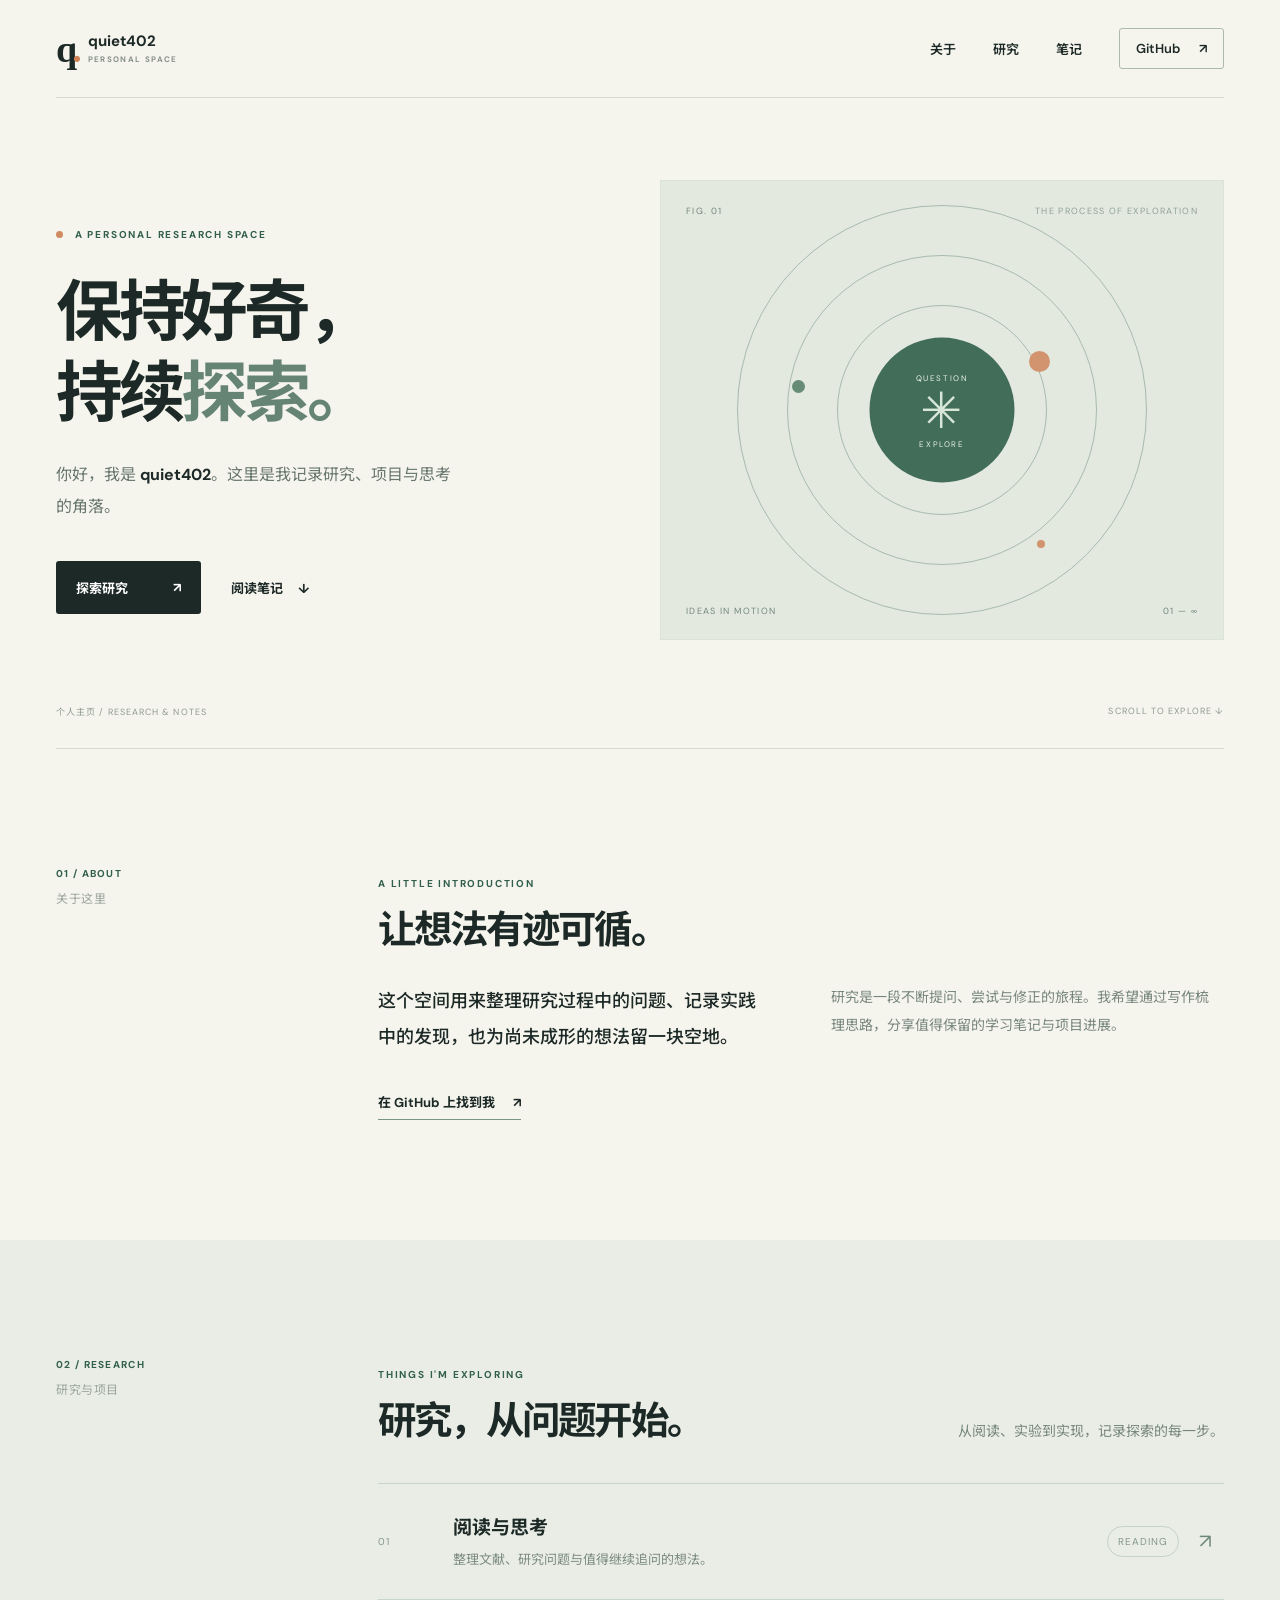
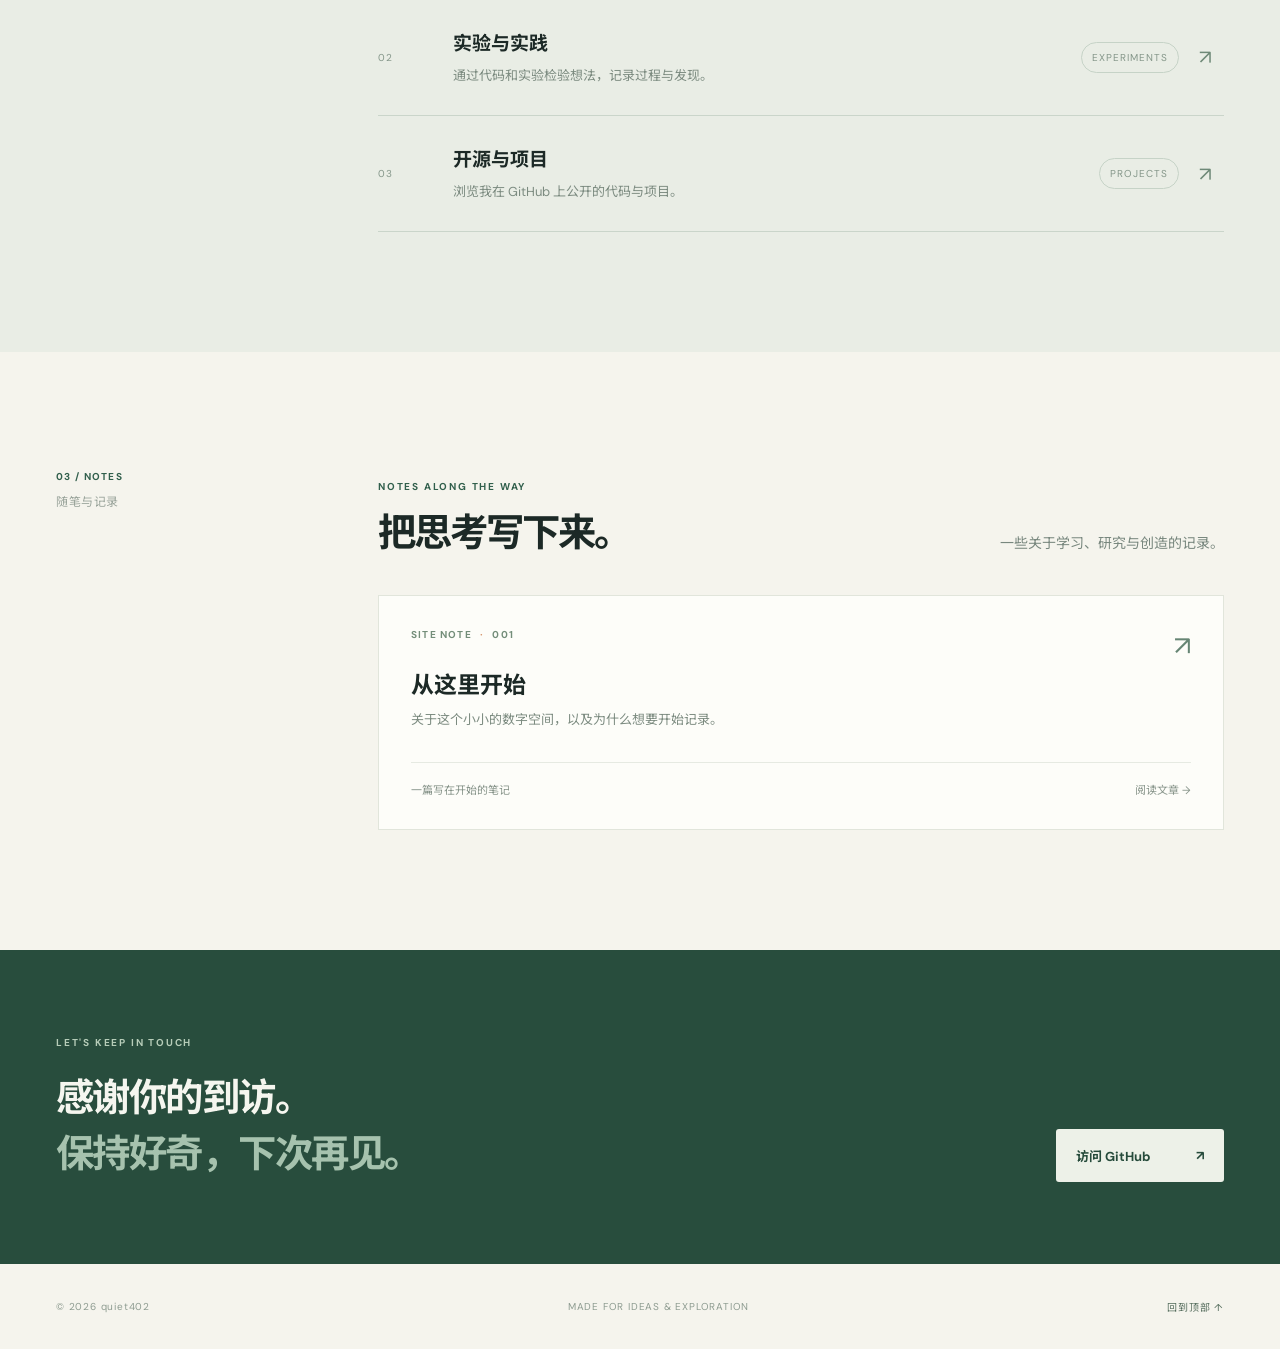
==== index.html @ 3e80e4e3 "Create research homepage and Pages workflow" ====
<!doctype html>
<html lang="zh-CN">
<head>
  <meta charset="UTF-8">
  <meta name="viewport" content="width=device-width, initial-scale=1">
  <meta name="description" content="quiet402 的个人主页，记录研究、项目与思考。">
  <meta name="theme-color" content="#f5f4ed">
  <title>quiet402 — 研究与思考</title>
  <link rel="stylesheet" href="style.css">
</head>
<body>
  <a class="skip-link" href="#main">跳至正文</a>
  <header class="site-header wrap">
    <a class="brand" href="#top" aria-label="quiet402 首页"><span class="brand-mark">q<span>.</span></span><span>quiet402 <small>PERSONAL SPACE</small></span></a>
    <nav aria-label="主导航"><a href="#about">关于</a><a href="#research">研究</a><a href="#notes">笔记</a><a class="nav-contact" href="https://github.com/quiet402">GitHub <span aria-hidden="true">↗</span></a></nav>
  </header>
  <main id="main">
    <section class="hero wrap" id="top">
      <div class="hero-copy">
        <p class="eyebrow"><span class="dot"></span> A PERSONAL RESEARCH SPACE</p>
        <h1>保持好奇，<br>持续<span>探索。</span></h1>
        <p class="hero-intro">你好，我是 <strong>quiet402</strong>。这里是我记录研究、项目与思考的角落。</p>
        <div class="hero-actions"><a class="button button-dark" href="#research">探索研究 <span aria-hidden="true">↗</span></a><a class="text-link" href="#notes">阅读笔记 <span aria-hidden="true">↓</span></a></div>
      </div>
      <div class="hero-art" aria-hidden="true"><div class="art-label">FIG. 01 <span>THE PROCESS OF EXPLORATION</span></div><div class="orbit orbit-one"></div><div class="orbit orbit-two"></div><div class="orbit orbit-three"></div><div class="art-center"><span>QUESTION</span><b>✳</b><span>EXPLORE</span></div><i class="orb orb-one"></i><i class="orb orb-two"></i><i class="orb orb-three"></i><div class="art-bottom"><span>IDEAS IN MOTION</span><span>01 — ∞</span></div></div>
      <div class="hero-index"><span>个人主页 / RESEARCH & NOTES</span><span>SCROLL TO EXPLORE ↓</span></div>
    </section>

    <section class="section about wrap" id="about"><div class="section-label"><span>01 / ABOUT</span><span>关于这里</span></div><div class="section-content"><p class="section-kicker">A LITTLE INTRODUCTION</p><h2>让想法有迹可循。</h2><div class="about-grid"><p class="lead">这个空间用来整理研究过程中的问题、记录实践中的发现，也为尚未成形的想法留一块空地。</p><p class="muted">研究是一段不断提问、尝试与修正的旅程。我希望通过写作梳理思路，分享值得保留的学习笔记与项目进展。</p></div><a class="inline-link" href="https://github.com/quiet402">在 GitHub 上找到我 <span aria-hidden="true">↗</span></a></div></section>

    <section class="section research" id="research"><div class="wrap section-inner"><div class="section-label"><span>02 / RESEARCH</span><span>研究与项目</span></div><div class="section-content"><div class="section-heading"><div><p class="section-kicker">THINGS I'M EXPLORING</p><h2>研究，从问题开始。</h2></div><p>从阅读、实验到实现，记录探索的每一步。</p></div><div class="research-list"><div class="research-item"><span class="item-number">01</span><div><h3>阅读与思考</h3><p>整理文献、研究问题与值得继续追问的想法。</p></div><span class="item-tag">READING</span><span class="item-arrow">↗</span></div><div class="research-item"><span class="item-number">02</span><div><h3>实验与实践</h3><p>通过代码和实验检验想法，记录过程与发现。</p></div><span class="item-tag">EXPERIMENTS</span><span class="item-arrow">↗</span></div><a class="research-item" href="https://github.com/quiet402?tab=repositories"><span class="item-number">03</span><div><h3>开源与项目</h3><p>浏览我在 GitHub 上公开的代码与项目。</p></div><span class="item-tag">PROJECTS</span><span class="item-arrow">↗</span></a></div></div></div></section>

    <section class="section notes wrap" id="notes"><div class="section-label"><span>03 / NOTES</span><span>随笔与记录</span></div><div class="section-content"><div class="section-heading"><div><p class="section-kicker">NOTES ALONG THE WAY</p><h2>把思考写下来。</h2></div><p>一些关于学习、研究与创造的记录。</p></div><a class="note-card" href="posts/hello-world.html"><div><span class="note-category">SITE NOTE <span>·</span> 001</span><h3>从这里开始</h3><p>关于这个小小的数字空间，以及为什么想要开始记录。</p></div><span class="note-arrow" aria-hidden="true">↗</span><div class="note-footer"><span>一篇写在开始的笔记</span><span>阅读文章 →</span></div></a></div></section>

    <section class="closing"><div class="wrap closing-inner"><div><p class="section-kicker">LET'S KEEP IN TOUCH</p><h2>感谢你的到访。<br><span>保持好奇，下次再见。</span></h2></div><a class="button button-light" href="https://github.com/quiet402">访问 GitHub <span aria-hidden="true">↗</span></a></div></section>
  </main>
  <footer class="wrap footer"><span>© <span id="year">2026</span> quiet402</span><span>MADE FOR IDEAS & EXPLORATION</span><a href="#top">回到顶部 ↑</a></footer>
  <script src="script.js" defer></script>
</body>
</html>
---- style.css ----
@import url('https://fonts.googleapis.com/css2?family=DM+Sans:wght@400;500;600;700&family=Noto+Sans+SC:wght@400;500;600;700;800&display=swap');
:root{--paper:#f5f4ed;--ink:#1c2926;--muted:#758078;--line:#d6dbd1;--green:#315f4c;--light:#e6eadf;--sans:'DM Sans','Noto Sans SC',system-ui,sans-serif}*{box-sizing:border-box}html{scroll-behavior:smooth}body{margin:0;background:var(--paper);color:var(--ink);font-family:var(--sans);-webkit-font-smoothing:antialiased}a{color:inherit;text-decoration:none}a:focus-visible{outline:3px solid #b57740;outline-offset:5px}.wrap{width:min(1320px,calc(100% - 112px));margin:auto}.skip-link{position:absolute;top:-100px;left:10px;background:var(--ink);color:white;padding:12px;z-index:10}.skip-link:focus{top:10px}.site-header{height:98px;display:flex;align-items:center;justify-content:space-between;border-bottom:1px solid var(--line)}.brand{display:flex;align-items:center;gap:11px;font-weight:700;font-size:15px;line-height:1.1}.brand-mark{font-family:Georgia,serif;font-size:38px;letter-spacing:-5px;line-height:1}.brand-mark span{color:#d08457}.brand small{display:block;margin-top:6px;font-size:8px;letter-spacing:.17em;color:#87918a}.site-header nav{display:flex;gap:37px;align-items:center;font-size:13px;font-weight:600}.site-header nav a:hover,.inline-link:hover,.text-link:hover{color:#ac6a45}.nav-contact{border:1px solid #aeb9ae;border-radius:3px;padding:11px 16px}.nav-contact span{margin-left:16px}.hero{min-height:650px;padding-top:82px;display:grid;grid-template-columns:1fr 1fr;gap:40px;position:relative}.hero-copy{padding:38px 0 80px}.eyebrow,.section-kicker{font-size:10px;letter-spacing:.18em;font-weight:700;color:var(--green)}.dot{display:inline-block;width:7px;height:7px;background:#d18b60;border-radius:50%;margin-right:8px}.hero h1{font-size:clamp(52px,5.2vw,76px);line-height:1.22;letter-spacing:-.065em;margin:31px 0 25px;font-weight:700}.hero h1 span{color:#658473}.hero-intro{font-size:16px;line-height:2;color:#68776e;max-width:410px}.hero-intro strong{color:var(--ink)}.hero-actions{display:flex;align-items:center;gap:30px;margin-top:38px;font-size:13px;font-weight:700}.button{display:inline-flex;align-items:center;justify-content:space-between;gap:45px;padding:17px 20px;border-radius:3px;transition:transform .2s,background .2s}.button:hover{transform:translateY(-2px)}.button-dark{background:var(--ink);color:white}.button-dark:hover{background:var(--green)}.text-link span{margin-left:12px}.hero-art{height:460px;background:#e3e9df;position:relative;overflow:hidden;border:1px solid #dbe2d8}.art-label,.art-bottom{position:absolute;z-index:2;left:25px;right:25px;display:flex;justify-content:space-between;font-size:9px;letter-spacing:.15em;color:#72877a}.art-label{top:24px}.art-label span{color:#91a196}.art-bottom{bottom:22px}.orbit{position:absolute;left:50%;top:50%;border:1px solid #a8bbae;border-radius:50%;transform:translate(-50%,-50%)}.orbit-one{width:210px;height:210px}.orbit-two{width:310px;height:310px}.orbit-three{width:410px;height:410px}.art-center{position:absolute;top:50%;left:50%;transform:translate(-50%,-50%);width:145px;height:145px;border-radius:50%;background:#416d59;color:#eaf0e8;display:flex;flex-direction:column;align-items:center;justify-content:center;gap:8px;font-size:8px;letter-spacing:.2em}.art-center b{font-size:50px;line-height:.8;font-weight:400;color:#d8e7d7}.orb{position:absolute;border-radius:50%}.orb-one{width:21px;height:21px;background:#d1946e;left:calc(50% + 87px);top:calc(50% - 59px)}.orb-two{width:13px;height:13px;background:#668c76;left:calc(50% - 150px);top:calc(50% - 30px)}.orb-three{width:8px;height:8px;background:#d1946e;left:calc(50% + 95px);top:calc(50% + 130px)}.hero-index{position:absolute;bottom:30px;left:0;right:0;display:flex;justify-content:space-between;color:#8e9a90;font-size:9px;letter-spacing:.12em}.section{padding-top:118px;padding-bottom:120px}.section,.section-inner{display:grid;grid-template-columns:1fr 3fr;gap:40px}.section-label{display:flex;flex-direction:column;gap:9px;font-size:10px;letter-spacing:.13em;font-weight:700;color:var(--green)}.section-label span+span{font-size:12px;color:#9ba59c;letter-spacing:.05em;font-weight:400}.section-content h2{font-size:clamp(32px,3vw,44px);letter-spacing:-.05em;line-height:1.3;margin:16px 0 27px}.about{border-top:1px solid var(--line)}.about-grid{display:grid;grid-template-columns:1fr 1fr;gap:65px;max-width:840px}.about-grid p{margin:0;line-height:2}.lead{font-size:18px;font-weight:500}.muted,.section-heading>p{color:#78877e;font-size:14px}.inline-link{display:inline-block;margin-top:37px;padding-bottom:8px;border-bottom:1px solid #7c9484;font-weight:700;font-size:13px}.inline-link span{margin-left:15px}.research{display:block;background:#e9ede5}.section-inner{padding:0}.section-heading{display:flex;align-items:end;justify-content:space-between;gap:30px;margin-bottom:36px}.section-heading h2{margin-bottom:0}.section-heading>p{margin:0 0 7px}.research-list{border-top:1px solid #cad5ca}.research-item{display:grid;grid-template-columns:55px 1fr auto 25px;align-items:center;gap:20px;padding:28px 0;border-bottom:1px solid #cad5ca}.research-item h3,.note-card h3{font-size:19px;margin:0 0 9px}.research-item p,.note-card p{font-size:13px;color:#7c8b80;margin:0;line-height:1.7}.item-number,.item-tag{font-size:10px;letter-spacing:.1em;color:#849689}.item-tag{padding:8px 10px;border:1px solid #c6d3c7;border-radius:20px}.item-arrow{font-size:20px;color:#6e8977}a.research-item:hover h3{text-decoration:underline}.note-card{display:grid;grid-template-columns:1fr auto;background:#fdfdf9;border:1px solid #e1e5db;padding:32px;min-height:235px;transition:transform .2s,border-color .2s}.note-card:hover{transform:translateY(-4px);border-color:#a9bbad}.note-category{display:block;color:#738d79;font-size:10px;font-weight:700;letter-spacing:.12em;margin-bottom:25px}.note-category span{padding:0 5px;color:#d49269}.note-card h3{font-size:23px}.note-arrow{font-size:27px;color:#668574}.note-footer{grid-column:1/-1;align-self:end;display:flex;justify-content:space-between;border-top:1px solid #e6eae2;padding-top:18px;margin-top:30px;color:#87948a;font-size:11px}.closing{background:#284d3d;color:#f5f6ef}.closing-inner{padding:76px 0 82px;display:flex;justify-content:space-between;align-items:end;gap:30px}.closing .section-kicker{color:#b7cdb9}.closing h2{font-size:clamp(29px,3vw,42px);line-height:1.45;letter-spacing:-.04em;margin:22px 0 0}.closing h2 span{color:#a6c2ae}.button-light{background:#edf1e8;color:#264b3b;font-size:13px;font-weight:700}.button-light:hover{background:white}.footer{min-height:85px;display:flex;align-items:center;justify-content:space-between;gap:20px;color:#8d9b90;font-size:10px;letter-spacing:.08em}.footer a{color:#546c5c}.article{max-width:760px;margin:90px auto 120px}.article .section-kicker{margin-bottom:25px}.article h1{font-size:clamp(42px,7vw,66px);letter-spacing:-.06em;margin:0 0 25px}.article-meta{border-bottom:1px solid var(--line);padding-bottom:30px;font-size:12px;color:#87948a}.article-body{padding-top:30px;font-size:16px;line-height:2.2;color:#52675a}.article-body p{margin:0 0 24px}.article-body h2{margin:40px 0 15px;color:var(--ink);font-size:23px}.article-back{display:inline-block;margin-top:30px;color:var(--green);font-size:13px;font-weight:700}
@media(max-width:800px){.wrap{width:calc(100% - 40px)}.site-header{height:78px}.site-header nav{gap:16px;font-size:12px}.nav-contact{padding:9px}.nav-contact span{margin-left:4px}.hero{display:flex;flex-direction:column;gap:0;padding-top:40px;min-height:auto}.hero-copy{padding:15px 0 45px}.hero h1{font-size:54px}.hero-art{height:360px}.hero-index{position:static;padding:23px 0 30px}.section{padding-top:75px;padding-bottom:80px}.section,.section-inner{grid-template-columns:1fr;gap:28px}.section-label{flex-direction:row;align-items:center;gap:16px}.about-grid{gap:20px}.section-heading{align-items:start;flex-direction:column;gap:10px}.research-item{grid-template-columns:30px 1fr auto;gap:12px}.item-tag{display:none}.closing-inner{padding:60px 0;align-items:start;flex-direction:column}.footer{flex-wrap:wrap;padding:24px 0}.article{margin:65px auto 90px}}
@media(max-width:460px){.brand small{display:none}.brand{font-size:13px}.brand-mark{font-size:32px}.site-header nav{gap:12px}.nav-contact{border:0;padding:0}.nav-contact span{display:none}.hero h1{font-size:46px}.hero-art{height:310px}.orbit-three{width:320px;height:320px}.orbit-two{width:250px;height:250px}.orbit-one{width:180px;height:180px}.about-grid{grid-template-columns:1fr}.hero-index span:first-child{font-size:8px}.note-card{padding:24px}.footer span:nth-child(2){display:none}}
@media(prefers-reduced-motion:reduce){html{scroll-behavior:auto}*,*::before,*::after{transition:none!important}}
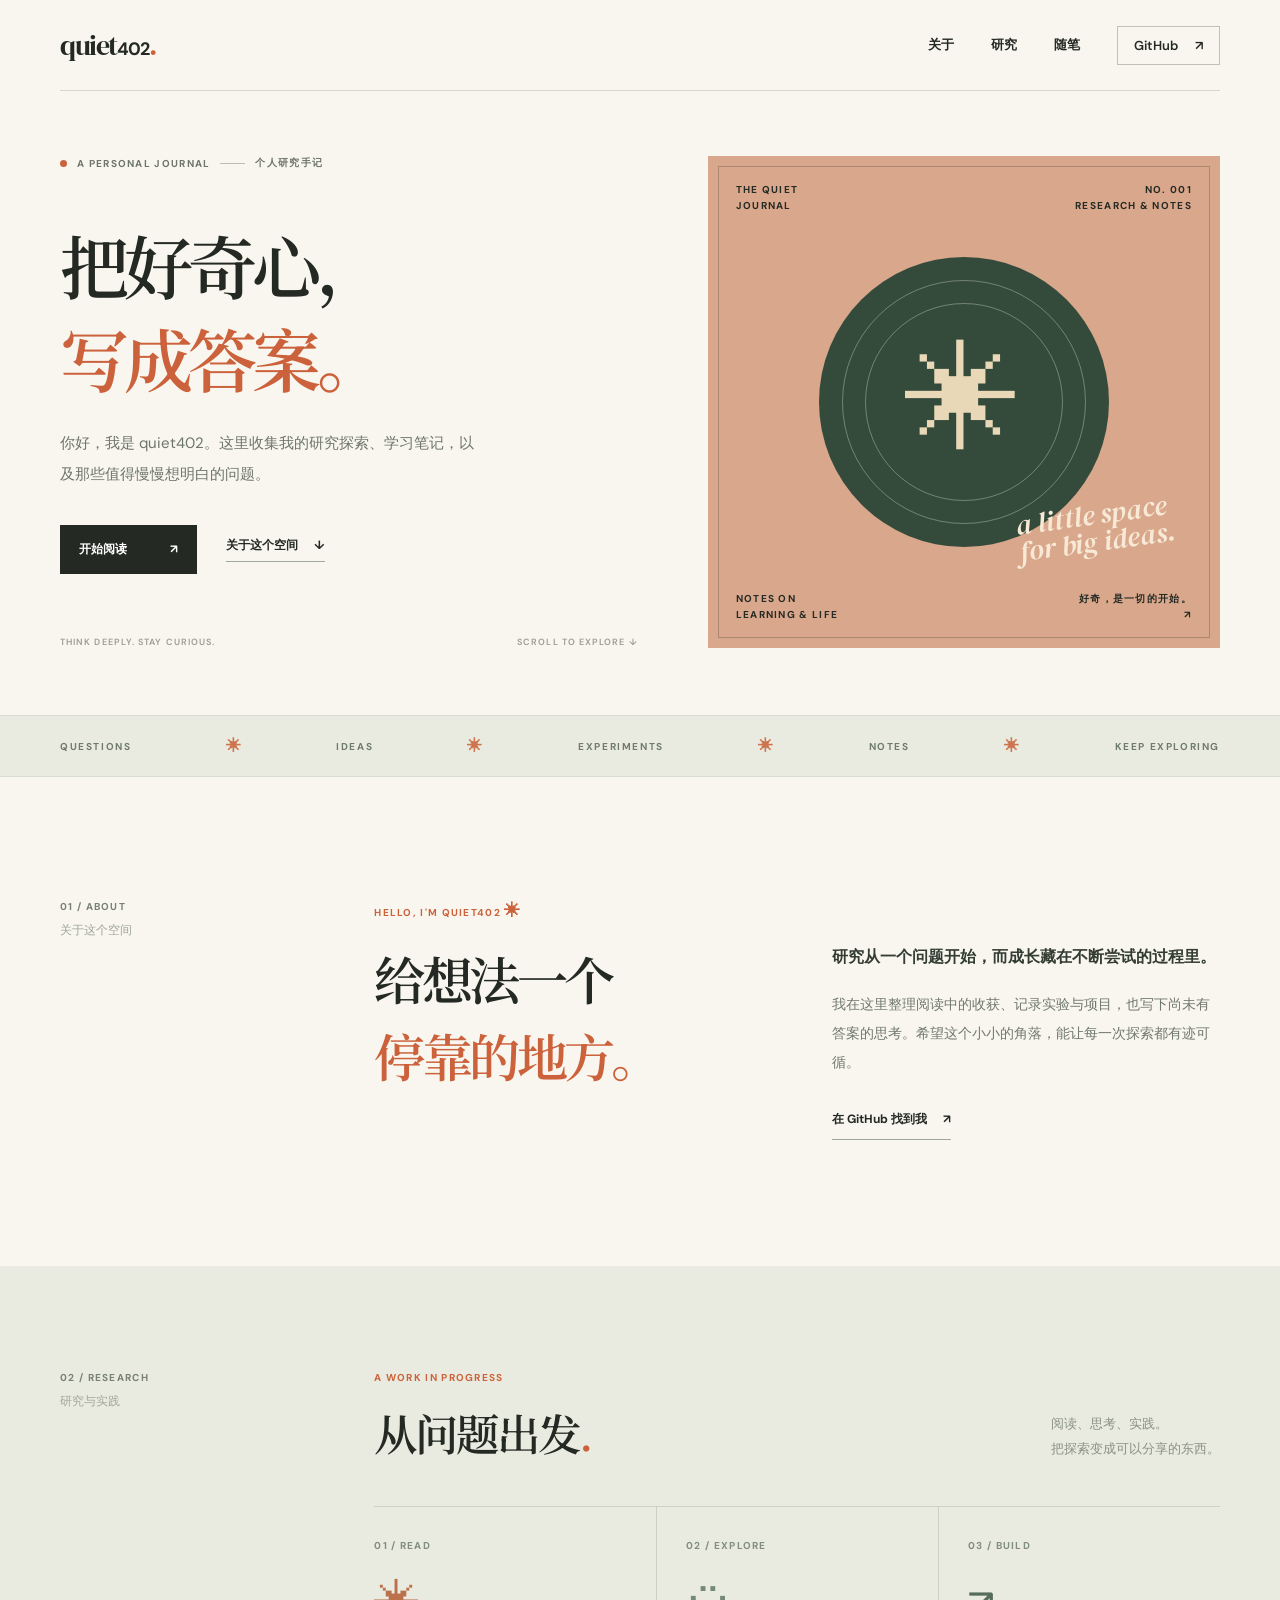
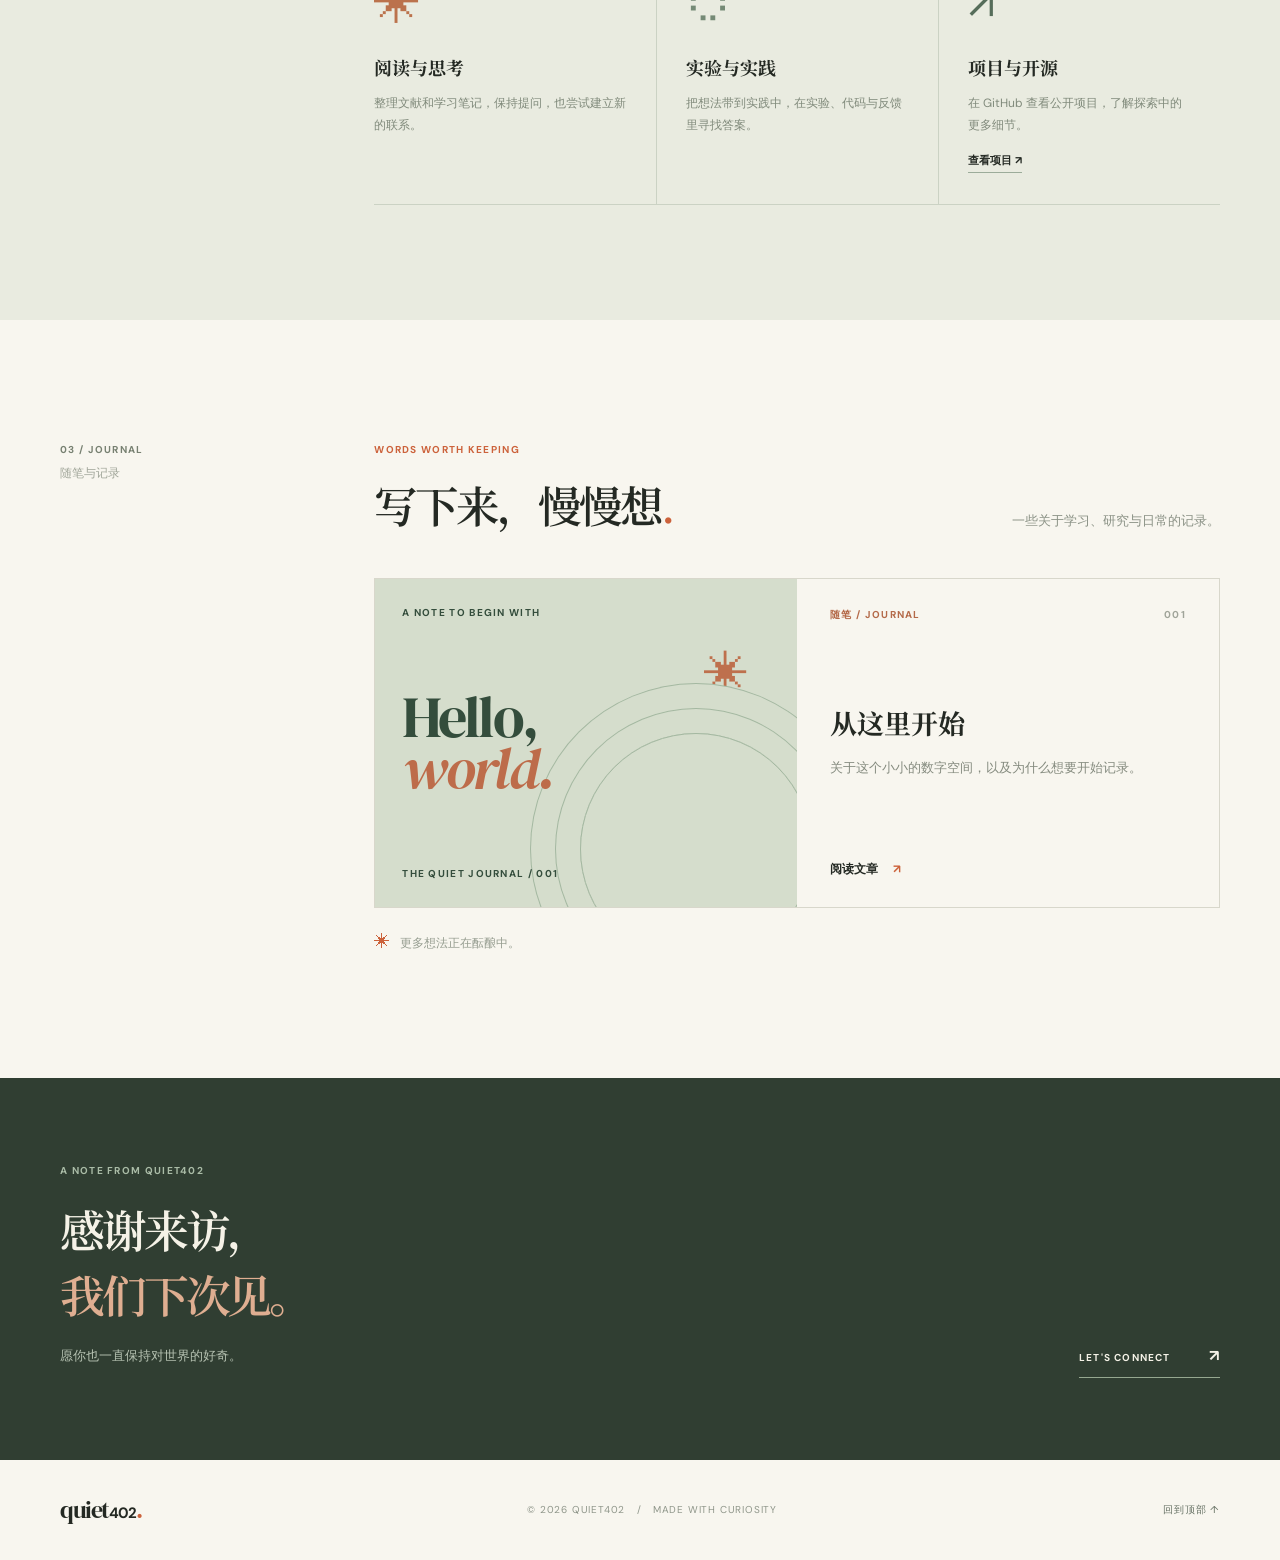
==== commit b5f93b94: "Redesign homepage as editorial journal" ====
--- a/index.html
+++ b/index.html
@@ -1,40 +1,64 @@
 <!doctype html>
 <html lang="zh-CN">
 <head>
-  <meta charset="UTF-8">
-  <meta name="viewport" content="width=device-width, initial-scale=1">
-  <meta name="description" content="quiet402 的个人主页，记录研究、项目与思考。">
-  <meta name="theme-color" content="#f5f4ed">
-  <title>quiet402 — 研究与思考</title>
+  <meta charset="utf-8">
+  <meta name="viewport" content="width=device-width,initial-scale=1">
+  <meta name="description" content="quiet402 的个人主页，关于研究、写作和持续探索。">
+  <meta name="theme-color" content="#f8f6ef">
+  <title>quiet402 — 思考、研究与记录</title>
   <link rel="stylesheet" href="style.css">
+  <script src="script.js" defer></script>
 </head>
 <body>
   <a class="skip-link" href="#main">跳至正文</a>
   <header class="site-header wrap">
-    <a class="brand" href="#top" aria-label="quiet402 首页"><span class="brand-mark">q<span>.</span></span><span>quiet402 <small>PERSONAL SPACE</small></span></a>
-    <nav aria-label="主导航"><a href="#about">关于</a><a href="#research">研究</a><a href="#notes">笔记</a><a class="nav-contact" href="https://github.com/quiet402">GitHub <span aria-hidden="true">↗</span></a></nav>
+    <a class="wordmark" href="#top" aria-label="quiet402 首页">quiet<span>402</span><i>.</i></a>
+    <nav class="navigation" aria-label="主导航">
+      <a href="#about">关于</a><a href="#research">研究</a><a href="#notes">随笔</a><a class="nav-github" href="https://github.com/quiet402">GitHub <span aria-hidden="true">↗</span></a>
+    </nav>
   </header>
+
   <main id="main">
     <section class="hero wrap" id="top">
-      <div class="hero-copy">
-        <p class="eyebrow"><span class="dot"></span> A PERSONAL RESEARCH SPACE</p>
-        <h1>保持好奇，<br>持续<span>探索。</span></h1>
-        <p class="hero-intro">你好，我是 <strong>quiet402</strong>。这里是我记录研究、项目与思考的角落。</p>
-        <div class="hero-actions"><a class="button button-dark" href="#research">探索研究 <span aria-hidden="true">↗</span></a><a class="text-link" href="#notes">阅读笔记 <span aria-hidden="true">↓</span></a></div>
+      <div class="hero-main">
+        <div class="hero-overline"><span class="status-dot"></span> A PERSONAL JOURNAL <span class="overline-line"></span> 个人研究手记</div>
+        <h1>把好奇心，<br><em>写成答案。</em></h1>
+        <p class="hero-description">你好，我是 quiet402。这里收集我的研究探索、学习笔记，以及那些值得慢慢想明白的问题。</p>
+        <div class="hero-links"><a class="button" href="#notes">开始阅读 <span aria-hidden="true">↗</span></a><a class="underlined-link" href="#about">关于这个空间 <span aria-hidden="true">↓</span></a></div>
+        <div class="hero-signature"><span>THINK DEEPLY. STAY CURIOUS.</span><span>SCROLL TO EXPLORE ↓</span></div>
       </div>
-      <div class="hero-art" aria-hidden="true"><div class="art-label">FIG. 01 <span>THE PROCESS OF EXPLORATION</span></div><div class="orbit orbit-one"></div><div class="orbit orbit-two"></div><div class="orbit orbit-three"></div><div class="art-center"><span>QUESTION</span><b>✳</b><span>EXPLORE</span></div><i class="orb orb-one"></i><i class="orb orb-two"></i><i class="orb orb-three"></i><div class="art-bottom"><span>IDEAS IN MOTION</span><span>01 — ∞</span></div></div>
-      <div class="hero-index"><span>个人主页 / RESEARCH & NOTES</span><span>SCROLL TO EXPLORE ↓</span></div>
+      <div class="hero-cover" aria-hidden="true">
+        <div class="cover-top"><span>THE QUIET<br>JOURNAL</span><span>NO. 001<br>RESEARCH & NOTES</span></div>
+        <div class="cover-art"><div class="cover-disc"><div class="disc-ring ring-one"></div><div class="disc-ring ring-two"></div><span class="disc-star">✳</span></div><span class="cover-handwriting">a little space<br>for big ideas.</span></div>
+        <div class="cover-bottom"><span>NOTES ON<br>LEARNING & LIFE</span><span>好奇，是一切的开始。<br>↗</span></div>
+      </div>
     </section>
 
-    <section class="section about wrap" id="about"><div class="section-label"><span>01 / ABOUT</span><span>关于这里</span></div><div class="section-content"><p class="section-kicker">A LITTLE INTRODUCTION</p><h2>让想法有迹可循。</h2><div class="about-grid"><p class="lead">这个空间用来整理研究过程中的问题、记录实践中的发现，也为尚未成形的想法留一块空地。</p><p class="muted">研究是一段不断提问、尝试与修正的旅程。我希望通过写作梳理思路，分享值得保留的学习笔记与项目进展。</p></div><a class="inline-link" href="https://github.com/quiet402">在 GitHub 上找到我 <span aria-hidden="true">↗</span></a></div></section>
+    <div class="ticker" aria-hidden="true"><div class="wrap ticker-inner"><span>QUESTIONS</span><i>✳</i><span>IDEAS</span><i>✳</i><span>EXPERIMENTS</span><i>✳</i><span>NOTES</span><i>✳</i><span>KEEP EXPLORING</span></div></div>
 
-    <section class="section research" id="research"><div class="wrap section-inner"><div class="section-label"><span>02 / RESEARCH</span><span>研究与项目</span></div><div class="section-content"><div class="section-heading"><div><p class="section-kicker">THINGS I'M EXPLORING</p><h2>研究，从问题开始。</h2></div><p>从阅读、实验到实现，记录探索的每一步。</p></div><div class="research-list"><div class="research-item"><span class="item-number">01</span><div><h3>阅读与思考</h3><p>整理文献、研究问题与值得继续追问的想法。</p></div><span class="item-tag">READING</span><span class="item-arrow">↗</span></div><div class="research-item"><span class="item-number">02</span><div><h3>实验与实践</h3><p>通过代码和实验检验想法，记录过程与发现。</p></div><span class="item-tag">EXPERIMENTS</span><span class="item-arrow">↗</span></div><a class="research-item" href="https://github.com/quiet402?tab=repositories"><span class="item-number">03</span><div><h3>开源与项目</h3><p>浏览我在 GitHub 上公开的代码与项目。</p></div><span class="item-tag">PROJECTS</span><span class="item-arrow">↗</span></a></div></div></div></section>
+    <section class="intro-section wrap" id="about">
+      <div class="section-marker"><span>01 / ABOUT</span><span>关于这个空间</span></div>
+      <div class="intro-content"><p class="section-kicker">HELLO, I'M QUIET402 <span>✳</span></p><h2>给想法一个<br><em>停靠的地方。</em></h2><div class="intro-copy"><p>研究从一个问题开始，而成长藏在不断尝试的过程里。</p><p>我在这里整理阅读中的收获、记录实验与项目，也写下尚未有答案的思考。希望这个小小的角落，能让每一次探索都有迹可循。</p><a class="underlined-link" href="https://github.com/quiet402">在 GitHub 找到我 <span aria-hidden="true">↗</span></a></div></div>
+    </section>
 
-    <section class="section notes wrap" id="notes"><div class="section-label"><span>03 / NOTES</span><span>随笔与记录</span></div><div class="section-content"><div class="section-heading"><div><p class="section-kicker">NOTES ALONG THE WAY</p><h2>把思考写下来。</h2></div><p>一些关于学习、研究与创造的记录。</p></div><a class="note-card" href="posts/hello-world.html"><div><span class="note-category">SITE NOTE <span>·</span> 001</span><h3>从这里开始</h3><p>关于这个小小的数字空间，以及为什么想要开始记录。</p></div><span class="note-arrow" aria-hidden="true">↗</span><div class="note-footer"><span>一篇写在开始的笔记</span><span>阅读文章 →</span></div></a></div></section>
+    <section class="research-section" id="research"><div class="wrap research-inner">
+      <div class="section-marker"><span>02 / RESEARCH</span><span>研究与实践</span></div>
+      <div class="research-content"><div class="section-heading"><div><p class="section-kicker">A WORK IN PROGRESS</p><h2>从问题出发<span class="period">.</span></h2></div><p>阅读、思考、实践。<br>把探索变成可以分享的东西。</p></div>
+        <div class="research-grid">
+          <article class="research-block"><span class="block-number">01 / READ</span><div class="block-symbol" aria-hidden="true">✳</div><h3>阅读与思考</h3><p>整理文献和学习笔记，保持提问，也尝试建立新的联系。</p></article>
+          <article class="research-block"><span class="block-number">02 / EXPLORE</span><div class="block-symbol outline-symbol" aria-hidden="true">◌</div><h3>实验与实践</h3><p>把想法带到实践中，在实验、代码与反馈里寻找答案。</p></article>
+          <a class="research-block research-link" href="https://github.com/quiet402?tab=repositories"><span class="block-number">03 / BUILD</span><div class="block-symbol arrow-symbol" aria-hidden="true">↗</div><h3>项目与开源</h3><p>在 GitHub 查看公开项目，了解探索中的更多细节。</p><span class="block-cta">查看项目 ↗</span></a>
+        </div>
+      </div>
+    </div></section>
 
-    <section class="closing"><div class="wrap closing-inner"><div><p class="section-kicker">LET'S KEEP IN TOUCH</p><h2>感谢你的到访。<br><span>保持好奇，下次再见。</span></h2></div><a class="button button-light" href="https://github.com/quiet402">访问 GitHub <span aria-hidden="true">↗</span></a></div></section>
+    <section class="notes-section wrap" id="notes"><div class="section-marker"><span>03 / JOURNAL</span><span>随笔与记录</span></div><div class="notes-content"><div class="section-heading"><div><p class="section-kicker">WORDS WORTH KEEPING</p><h2>写下来，慢慢想<span class="period">.</span></h2></div><p>一些关于学习、研究与日常的记录。</p></div>
+      <a class="featured-note" href="posts/hello-world.html"><div class="note-art" aria-hidden="true"><span class="note-art-label">A NOTE TO BEGIN WITH</span><span class="note-art-title">Hello,<br><em>world.</em></span><span class="note-art-mark">✳</span><span class="note-art-bottom">THE QUIET JOURNAL / 001</span></div><div class="note-info"><div class="note-meta"><span>随笔 / JOURNAL</span><span>001</span></div><div class="note-title"><h3>从这里开始</h3><p>关于这个小小的数字空间，以及为什么想要开始记录。</p></div><span class="read-more">阅读文章 <span aria-hidden="true">↗</span></span></div></a>
+      <p class="notes-footnote"><span>✳</span> 更多想法正在酝酿中。</p>
+    </div></section>
+
+    <section class="closing"><div class="wrap closing-inner"><div><p class="closing-label">A NOTE FROM QUIET402</p><h2>感谢来访，<br><em>我们下次见。</em></h2><p>愿你也一直保持对世界的好奇。</p></div><a href="https://github.com/quiet402" class="closing-link">LET'S CONNECT <span aria-hidden="true">↗</span></a></div></section>
   </main>
-  <footer class="wrap footer"><span>© <span id="year">2026</span> quiet402</span><span>MADE FOR IDEAS & EXPLORATION</span><a href="#top">回到顶部 ↑</a></footer>
-  <script src="script.js" defer></script>
+  <footer class="footer wrap"><a class="wordmark footer-brand" href="#top">quiet<span>402</span><i>.</i></a><span>© <span id="year">2026</span> QUIET402 &nbsp; / &nbsp; MADE WITH CURIOSITY</span><a href="#top">回到顶部 ↑</a></footer>
 </body>
 </html>
--- a/style.css
+++ b/style.css
@@ -1,5 +1,5 @@
-@import url('https://fonts.googleapis.com/css2?family=DM+Sans:wght@400;500;600;700&family=Noto+Sans+SC:wght@400;500;600;700;800&display=swap');
-:root{--paper:#f5f4ed;--ink:#1c2926;--muted:#758078;--line:#d6dbd1;--green:#315f4c;--light:#e6eadf;--sans:'DM Sans','Noto Sans SC',system-ui,sans-serif}*{box-sizing:border-box}html{scroll-behavior:smooth}body{margin:0;background:var(--paper);color:var(--ink);font-family:var(--sans);-webkit-font-smoothing:antialiased}a{color:inherit;text-decoration:none}a:focus-visible{outline:3px solid #b57740;outline-offset:5px}.wrap{width:min(1320px,calc(100% - 112px));margin:auto}.skip-link{position:absolute;top:-100px;left:10px;background:var(--ink);color:white;padding:12px;z-index:10}.skip-link:focus{top:10px}.site-header{height:98px;display:flex;align-items:center;justify-content:space-between;border-bottom:1px solid var(--line)}.brand{display:flex;align-items:center;gap:11px;font-weight:700;font-size:15px;line-height:1.1}.brand-mark{font-family:Georgia,serif;font-size:38px;letter-spacing:-5px;line-height:1}.brand-mark span{color:#d08457}.brand small{display:block;margin-top:6px;font-size:8px;letter-spacing:.17em;color:#87918a}.site-header nav{display:flex;gap:37px;align-items:center;font-size:13px;font-weight:600}.site-header nav a:hover,.inline-link:hover,.text-link:hover{color:#ac6a45}.nav-contact{border:1px solid #aeb9ae;border-radius:3px;padding:11px 16px}.nav-contact span{margin-left:16px}.hero{min-height:650px;padding-top:82px;display:grid;grid-template-columns:1fr 1fr;gap:40px;position:relative}.hero-copy{padding:38px 0 80px}.eyebrow,.section-kicker{font-size:10px;letter-spacing:.18em;font-weight:700;color:var(--green)}.dot{display:inline-block;width:7px;height:7px;background:#d18b60;border-radius:50%;margin-right:8px}.hero h1{font-size:clamp(52px,5.2vw,76px);line-height:1.22;letter-spacing:-.065em;margin:31px 0 25px;font-weight:700}.hero h1 span{color:#658473}.hero-intro{font-size:16px;line-height:2;color:#68776e;max-width:410px}.hero-intro strong{color:var(--ink)}.hero-actions{display:flex;align-items:center;gap:30px;margin-top:38px;font-size:13px;font-weight:700}.button{display:inline-flex;align-items:center;justify-content:space-between;gap:45px;padding:17px 20px;border-radius:3px;transition:transform .2s,background .2s}.button:hover{transform:translateY(-2px)}.button-dark{background:var(--ink);color:white}.button-dark:hover{background:var(--green)}.text-link span{margin-left:12px}.hero-art{height:460px;background:#e3e9df;position:relative;overflow:hidden;border:1px solid #dbe2d8}.art-label,.art-bottom{position:absolute;z-index:2;left:25px;right:25px;display:flex;justify-content:space-between;font-size:9px;letter-spacing:.15em;color:#72877a}.art-label{top:24px}.art-label span{color:#91a196}.art-bottom{bottom:22px}.orbit{position:absolute;left:50%;top:50%;border:1px solid #a8bbae;border-radius:50%;transform:translate(-50%,-50%)}.orbit-one{width:210px;height:210px}.orbit-two{width:310px;height:310px}.orbit-three{width:410px;height:410px}.art-center{position:absolute;top:50%;left:50%;transform:translate(-50%,-50%);width:145px;height:145px;border-radius:50%;background:#416d59;color:#eaf0e8;display:flex;flex-direction:column;align-items:center;justify-content:center;gap:8px;font-size:8px;letter-spacing:.2em}.art-center b{font-size:50px;line-height:.8;font-weight:400;color:#d8e7d7}.orb{position:absolute;border-radius:50%}.orb-one{width:21px;height:21px;background:#d1946e;left:calc(50% + 87px);top:calc(50% - 59px)}.orb-two{width:13px;height:13px;background:#668c76;left:calc(50% - 150px);top:calc(50% - 30px)}.orb-three{width:8px;height:8px;background:#d1946e;left:calc(50% + 95px);top:calc(50% + 130px)}.hero-index{position:absolute;bottom:30px;left:0;right:0;display:flex;justify-content:space-between;color:#8e9a90;font-size:9px;letter-spacing:.12em}.section{padding-top:118px;padding-bottom:120px}.section,.section-inner{display:grid;grid-template-columns:1fr 3fr;gap:40px}.section-label{display:flex;flex-direction:column;gap:9px;font-size:10px;letter-spacing:.13em;font-weight:700;color:var(--green)}.section-label span+span{font-size:12px;color:#9ba59c;letter-spacing:.05em;font-weight:400}.section-content h2{font-size:clamp(32px,3vw,44px);letter-spacing:-.05em;line-height:1.3;margin:16px 0 27px}.about{border-top:1px solid var(--line)}.about-grid{display:grid;grid-template-columns:1fr 1fr;gap:65px;max-width:840px}.about-grid p{margin:0;line-height:2}.lead{font-size:18px;font-weight:500}.muted,.section-heading>p{color:#78877e;font-size:14px}.inline-link{display:inline-block;margin-top:37px;padding-bottom:8px;border-bottom:1px solid #7c9484;font-weight:700;font-size:13px}.inline-link span{margin-left:15px}.research{display:block;background:#e9ede5}.section-inner{padding:0}.section-heading{display:flex;align-items:end;justify-content:space-between;gap:30px;margin-bottom:36px}.section-heading h2{margin-bottom:0}.section-heading>p{margin:0 0 7px}.research-list{border-top:1px solid #cad5ca}.research-item{display:grid;grid-template-columns:55px 1fr auto 25px;align-items:center;gap:20px;padding:28px 0;border-bottom:1px solid #cad5ca}.research-item h3,.note-card h3{font-size:19px;margin:0 0 9px}.research-item p,.note-card p{font-size:13px;color:#7c8b80;margin:0;line-height:1.7}.item-number,.item-tag{font-size:10px;letter-spacing:.1em;color:#849689}.item-tag{padding:8px 10px;border:1px solid #c6d3c7;border-radius:20px}.item-arrow{font-size:20px;color:#6e8977}a.research-item:hover h3{text-decoration:underline}.note-card{display:grid;grid-template-columns:1fr auto;background:#fdfdf9;border:1px solid #e1e5db;padding:32px;min-height:235px;transition:transform .2s,border-color .2s}.note-card:hover{transform:translateY(-4px);border-color:#a9bbad}.note-category{display:block;color:#738d79;font-size:10px;font-weight:700;letter-spacing:.12em;margin-bottom:25px}.note-category span{padding:0 5px;color:#d49269}.note-card h3{font-size:23px}.note-arrow{font-size:27px;color:#668574}.note-footer{grid-column:1/-1;align-self:end;display:flex;justify-content:space-between;border-top:1px solid #e6eae2;padding-top:18px;margin-top:30px;color:#87948a;font-size:11px}.closing{background:#284d3d;color:#f5f6ef}.closing-inner{padding:76px 0 82px;display:flex;justify-content:space-between;align-items:end;gap:30px}.closing .section-kicker{color:#b7cdb9}.closing h2{font-size:clamp(29px,3vw,42px);line-height:1.45;letter-spacing:-.04em;margin:22px 0 0}.closing h2 span{color:#a6c2ae}.button-light{background:#edf1e8;color:#264b3b;font-size:13px;font-weight:700}.button-light:hover{background:white}.footer{min-height:85px;display:flex;align-items:center;justify-content:space-between;gap:20px;color:#8d9b90;font-size:10px;letter-spacing:.08em}.footer a{color:#546c5c}.article{max-width:760px;margin:90px auto 120px}.article .section-kicker{margin-bottom:25px}.article h1{font-size:clamp(42px,7vw,66px);letter-spacing:-.06em;margin:0 0 25px}.article-meta{border-bottom:1px solid var(--line);padding-bottom:30px;font-size:12px;color:#87948a}.article-body{padding-top:30px;font-size:16px;line-height:2.2;color:#52675a}.article-body p{margin:0 0 24px}.article-body h2{margin:40px 0 15px;color:var(--ink);font-size:23px}.article-back{display:inline-block;margin-top:30px;color:var(--green);font-size:13px;font-weight:700}
-@media(max-width:800px){.wrap{width:calc(100% - 40px)}.site-header{height:78px}.site-header nav{gap:16px;font-size:12px}.nav-contact{padding:9px}.nav-contact span{margin-left:4px}.hero{display:flex;flex-direction:column;gap:0;padding-top:40px;min-height:auto}.hero-copy{padding:15px 0 45px}.hero h1{font-size:54px}.hero-art{height:360px}.hero-index{position:static;padding:23px 0 30px}.section{padding-top:75px;padding-bottom:80px}.section,.section-inner{grid-template-columns:1fr;gap:28px}.section-label{flex-direction:row;align-items:center;gap:16px}.about-grid{gap:20px}.section-heading{align-items:start;flex-direction:column;gap:10px}.research-item{grid-template-columns:30px 1fr auto;gap:12px}.item-tag{display:none}.closing-inner{padding:60px 0;align-items:start;flex-direction:column}.footer{flex-wrap:wrap;padding:24px 0}.article{margin:65px auto 90px}}
-@media(max-width:460px){.brand small{display:none}.brand{font-size:13px}.brand-mark{font-size:32px}.site-header nav{gap:12px}.nav-contact{border:0;padding:0}.nav-contact span{display:none}.hero h1{font-size:46px}.hero-art{height:310px}.orbit-three{width:320px;height:320px}.orbit-two{width:250px;height:250px}.orbit-one{width:180px;height:180px}.about-grid{grid-template-columns:1fr}.hero-index span:first-child{font-size:8px}.note-card{padding:24px}.footer span:nth-child(2){display:none}}
+@import url('https://fonts.googleapis.com/css2?family=DM+Sans:wght@400;500;600;700&family=DM+Serif+Display:ital@0;1&family=Noto+Serif+SC:wght@400;500;600;700&display=swap');
+:root{--paper:#f8f6ef;--ink:#242923;--muted:#85887b;--line:#d8d7cb;--orange:#cc623b;--sage:#e9ebe0;--serif:'Noto Serif SC','Songti SC',SimSun,serif;--sans:'DM Sans',-apple-system,BlinkMacSystemFont,'Microsoft YaHei',sans-serif;--display:'DM Serif Display',Georgia,serif}*{box-sizing:border-box}html{scroll-behavior:smooth}body{margin:0;background:var(--paper);color:var(--ink);font-family:var(--sans);-webkit-font-smoothing:antialiased}a{color:inherit;text-decoration:none}a:focus-visible{outline:2px solid var(--orange);outline-offset:5px}.wrap{width:min(1280px,calc(100% - 120px));margin-inline:auto}.skip-link{position:absolute;top:-80px;left:12px;z-index:10;background:var(--ink);color:white;padding:12px}.skip-link:focus{top:12px}.site-header{height:91px;display:flex;justify-content:space-between;align-items:center;border-bottom:1px solid var(--line)}.wordmark{font-family:var(--display);font-size:28px;letter-spacing:-1.5px}.wordmark span{font-family:var(--sans);font-size:18px;font-weight:700;letter-spacing:-1px}.wordmark i{font-style:normal;color:var(--orange)}.navigation{display:flex;align-items:center;gap:37px;font-size:13px;font-weight:600}.navigation a:not(.nav-github):hover{color:var(--orange)}.nav-github{border:1px solid #bfc2b5;padding:10px 16px}.nav-github span{margin-left:14px}.nav-github:hover{background:var(--ink);border-color:var(--ink);color:#fff}.hero{display:grid;grid-template-columns:1.06fr .94fr;gap:70px;align-items:center;padding-top:65px;padding-bottom:67px}.hero-main{min-height:492px;display:flex;flex-direction:column;align-items:flex-start}.hero-overline,.section-kicker,.block-number,.section-marker,.note-meta,.cover-top,.cover-bottom,.note-art-label,.note-art-bottom,.closing-label{font-size:10px;font-weight:700;letter-spacing:.13em}.hero-overline{display:flex;align-items:center;gap:10px;color:#6e7569}.status-dot{width:7px;height:7px;border-radius:50%;background:var(--orange)}.overline-line{width:25px;height:1px;background:#b9beb0}.hero h1,.intro-content h2,.section-heading h2,.closing h2{font-family:var(--serif);font-weight:600;letter-spacing:-.07em}.hero h1{font-size:clamp(50px,5.4vw,77px);line-height:1.35;margin:48px 0 23px}.hero h1 em,.intro-content h2 em,.closing h2 em{font-style:normal;color:var(--orange)}.hero-description{max-width:420px;color:#6e756a;font-size:15px;line-height:2.1;margin:0}.hero-links{display:flex;align-items:center;gap:29px;margin-top:34px}.button{background:var(--ink);color:white;padding:16px 19px;min-width:137px;display:flex;justify-content:space-between;align-items:center;gap:20px;font-size:12px;font-weight:700;transition:background .2s}.button:hover{background:var(--orange)}.underlined-link{font-size:12px;font-weight:700;border-bottom:1px solid #a0a89a;padding-bottom:7px}.underlined-link span{margin-left:13px}.underlined-link:hover{color:var(--orange);border-color:var(--orange)}.hero-signature{width:100%;margin-top:auto;padding-top:40px;display:flex;justify-content:space-between;color:#9a9d90;font-size:9px;font-weight:600;letter-spacing:.12em}.hero-cover{min-height:492px;background:#d9a78c;color:#252b24;position:relative;padding:26px 28px;display:flex;flex-direction:column;justify-content:space-between;overflow:hidden}.hero-cover:before{content:'';position:absolute;inset:10px;border:1px solid rgba(48,53,43,.28);pointer-events:none}.cover-top,.cover-bottom{position:relative;z-index:1;display:flex;justify-content:space-between;line-height:1.55}.cover-top span:last-child,.cover-bottom span:last-child{text-align:right}.cover-art{position:absolute;inset:0;display:grid;place-items:center}.cover-disc{width:290px;aspect-ratio:1;border-radius:50%;background:#344b3c;position:relative;display:grid;place-items:center}.disc-ring{position:absolute;border:1px solid rgba(236,234,210,.35);border-radius:50%}.ring-one{inset:23px}.ring-two{inset:46px}.disc-star{font-size:117px;color:#e8d8b7;line-height:1;font-family:Georgia,serif;font-weight:400}.cover-handwriting{position:absolute;right:9%;bottom:19%;color:#f7e9d5;font:italic 28px/.95 var(--display);transform:rotate(-8deg)}.ticker{background:#e9ebe0;border-block:1px solid #d9ddcf}.ticker-inner{min-height:60px;display:flex;align-items:center;justify-content:space-between;gap:18px;color:#707c6b;font-size:10px;font-weight:700;letter-spacing:.16em}.ticker-inner i{color:#ce754f;font-style:normal;font-size:15px}.intro-section,.notes-section,.research-inner{display:grid;grid-template-columns:1fr 3.2fr;gap:50px}.intro-section,.notes-section{padding-top:123px;padding-bottom:126px}.section-marker{display:flex;flex-direction:column;gap:9px;color:#778071}.section-marker span:last-child{font-size:12px;font-weight:400;letter-spacing:0;color:#a1a69a}.section-kicker{color:var(--orange);margin:0 0 19px}.section-kicker span{font-size:16px}.intro-content h2{font-size:clamp(36px,4vw,52px);line-height:1.5;margin:0}.intro-content{display:grid;grid-template-columns:1fr 1fr;gap:0 70px}.intro-content .section-kicker{grid-column:1/-1}.intro-copy{color:#72796e;font-size:14px;line-height:2.1}.intro-copy p:first-child{color:#343d32;font-size:16px;font-weight:600;margin-top:0}.intro-copy .underlined-link{display:inline-block;color:var(--ink);margin-top:15px}.research-section{background:var(--sage);padding:105px 0 115px}.section-heading{display:flex;align-items:flex-end;justify-content:space-between;gap:25px;margin-bottom:44px}.section-heading h2{font-size:clamp(33px,3.4vw,46px);margin:0;line-height:1.35}.period{color:var(--orange)}.section-heading>p{font-size:13px;line-height:1.9;color:#8a9185;margin:0}.research-grid{display:grid;grid-template-columns:repeat(3,1fr);border-top:1px solid #cbd2c4;border-bottom:1px solid #cbd2c4}.research-block{padding:26px 29px 31px 0;min-height:274px;position:relative}.research-block+.research-block{padding-left:29px;border-left:1px solid #cbd2c4}.block-number{color:#828e7d}.block-symbol{height:100px;display:flex;align-items:center;font-size:47px;color:#bb724c}.outline-symbol{font-size:78px;font-family:Georgia,serif;color:#758a76}.arrow-symbol{font-size:43px;color:#566d5a}.research-block h3{font-family:var(--serif);font-size:18px;margin:0 0 12px}.research-block p{font-size:12px;color:#808a7b;line-height:1.9;margin:0}.block-cta{display:inline-block;margin-top:16px;font-size:11px;font-weight:700;border-bottom:1px solid #9cac9a;padding-bottom:4px}.research-link:hover h3{color:var(--orange)}.featured-note{display:grid;grid-template-columns:1fr 1fr;border:1px solid var(--line);min-height:328px;transition:border-color .2s}.featured-note:hover{border-color:var(--orange)}.note-art{position:relative;overflow:hidden;background:#d5ddcc;min-height:328px;padding:27px;display:flex;flex-direction:column;justify-content:space-between;color:#344d3c}.note-art:after{content:'';position:absolute;width:230px;height:230px;border:1px solid #a4b8a1;border-radius:50%;right:-15px;bottom:-58px;box-shadow:0 0 0 24px #d5ddcc,0 0 0 25px #a4b8a1,0 0 0 49px #d5ddcc,0 0 0 50px #a4b8a1}.note-art-title{font:normal 58px/.9 var(--display);letter-spacing:-.04em;position:relative;z-index:1}.note-art-title em{color:#bd6c4a;font-weight:400}.note-art-mark{position:absolute;top:66px;right:48px;font-size:45px;color:#be704d}.note-art-bottom{position:relative;z-index:1}.note-info{padding:29px 33px;display:flex;flex-direction:column;justify-content:space-between}.note-meta{display:flex;justify-content:space-between;color:#a0a499}.note-meta span:first-child{color:#b46a49}.note-title h3{font-family:var(--serif);font-size:27px;margin:0 0 14px}.note-title p{font-size:13px;color:#858b7f;line-height:1.9;margin:0}.read-more{font-size:12px;font-weight:700}.read-more span{margin-left:12px;color:var(--orange)}.notes-footnote{font-size:12px;color:#969d90;margin:23px 0 0}.notes-footnote span{color:var(--orange);font-size:16px;margin-right:7px}.closing{background:#303e32;color:#f5f2e7}.closing-inner{display:flex;justify-content:space-between;align-items:flex-end;padding-top:76px;padding-bottom:82px}.closing-label{color:#aabca7}.closing h2{font-size:clamp(34px,3.5vw,48px);line-height:1.45;margin:20px 0}.closing h2 em{color:#dfae91}.closing-inner>div>p:last-child{color:#b5c1b1;font-size:13px}.closing-link{border-bottom:1px solid #95a790;padding:0 0 11px;font-size:10px;letter-spacing:.12em;font-weight:700}.closing-link span{margin-left:35px;font-size:16px}.footer{min-height:100px;display:flex;align-items:center;justify-content:space-between;gap:20px;color:#8f968a;font-size:10px;letter-spacing:.08em}.footer-brand{font-size:24px;color:var(--ink)}.footer-brand span{font-size:15px}.footer>a:last-child{color:#657063}.article-wrap{max-width:750px;margin:90px auto 120px}.article-back{display:inline-block;color:#7c897b;font-size:12px;font-weight:700;margin-bottom:53px}.article-back:hover{color:var(--orange)}.article-header{border-bottom:1px solid var(--line);padding-bottom:30px}.article-header h1{font-family:var(--serif);font-size:clamp(40px,6vw,62px);letter-spacing:-.06em;line-height:1.4;margin:20px 0}.article-meta{font-size:12px;color:#9a9f93}.article-body{padding-top:31px;font-size:16px;line-height:2.2;color:#5f6a5c}.article-body p{margin:0 0 24px}.article-body h2{font-family:var(--serif);margin:45px 0 15px;color:var(--ink);font-size:24px}
+@media(max-width:850px){.wrap{width:calc(100% - 48px)}.site-header{height:76px}.navigation{gap:20px}.hero{grid-template-columns:1fr;gap:35px;padding-top:55px}.hero-main{min-height:auto}.hero h1{margin-top:38px}.hero-signature{padding-top:54px}.hero-cover{min-height:440px}.intro-section,.notes-section,.research-inner{grid-template-columns:1fr;gap:36px}.section-marker{flex-direction:row;align-items:center;gap:18px}.intro-section,.notes-section{padding-top:85px;padding-bottom:90px}.research-section{padding:85px 0}.ticker-inner{overflow:hidden;white-space:nowrap}.ticker-inner span:last-child,.ticker-inner i:last-of-type{display:none}.article-wrap{margin:70px auto 90px}}
+@media(max-width:550px){.wrap{width:calc(100% - 36px)}.wordmark{font-size:24px}.navigation{gap:14px;font-size:12px}.nav-github{border:0;padding:0}.nav-github span{margin-left:2px}.hero{padding-top:40px;padding-bottom:35px}.hero h1{font-size:43px}.hero-description{font-size:14px}.hero-overline{font-size:9px}.hero-cover{min-height:350px}.cover-disc{width:225px}.disc-star{font-size:90px}.cover-handwriting{font-size:22px}.hero-signature{font-size:8px}.ticker-inner{font-size:8px;gap:10px}.ticker-inner span:nth-of-type(4),.ticker-inner i:nth-of-type(4){display:none}.intro-content{display:block}.intro-content h2{font-size:36px;margin-bottom:28px}.section-heading{display:block}.section-heading>p{margin-top:15px}.research-grid{grid-template-columns:1fr}.research-block,.research-block+.research-block{padding:22px 0;min-height:0;border-left:0}.research-block+.research-block{border-top:1px solid #cbd2c4}.block-symbol{height:65px;font-size:36px}.outline-symbol{font-size:56px}.featured-note{grid-template-columns:1fr}.note-art{min-height:260px}.note-info{min-height:240px;padding:25px}.closing-inner{align-items:flex-start;flex-direction:column;gap:30px}.footer{padding:25px 0;flex-wrap:wrap}.footer>span{order:3;width:100%;font-size:9px}.article-wrap{margin:55px auto 75px}}
 @media(prefers-reduced-motion:reduce){html{scroll-behavior:auto}*,*::before,*::after{transition:none!important}}
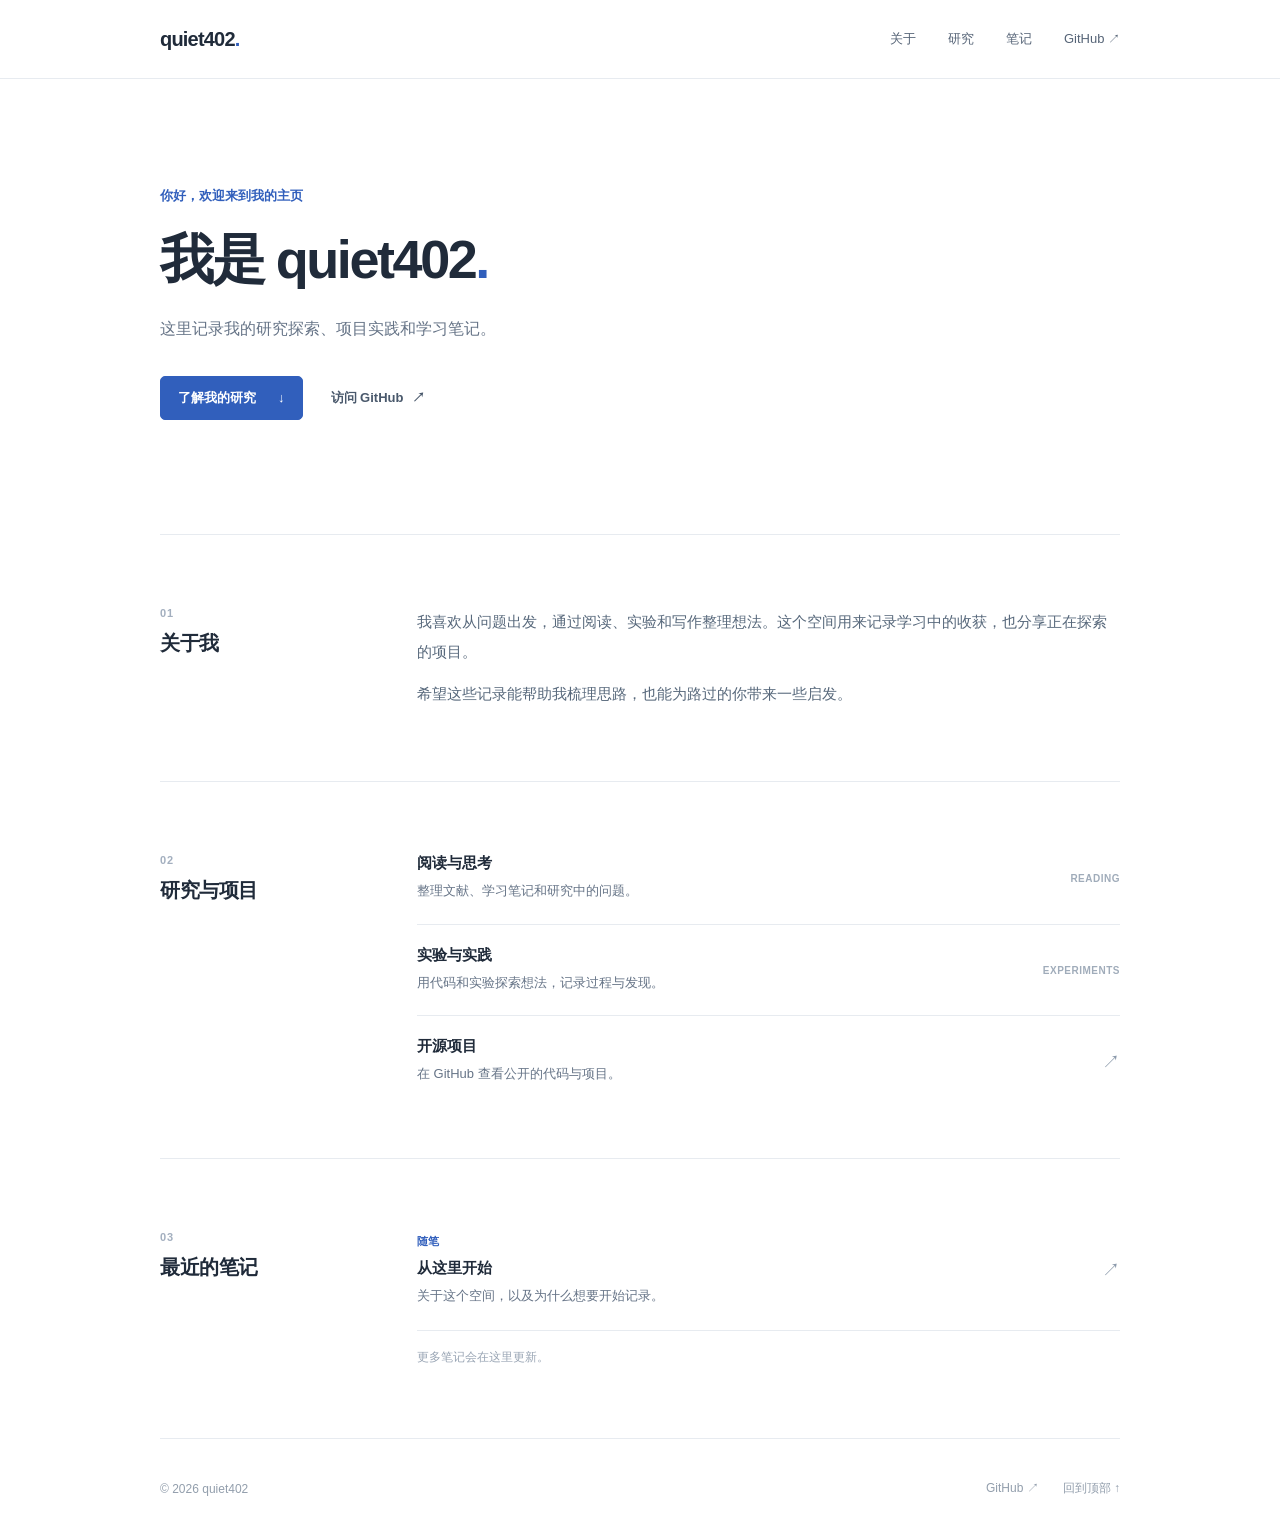
==== commit d687b45a: "Simplify personal homepage design" ====
--- a/index.html
+++ b/index.html
@@ -2,63 +2,88 @@
 <html lang="zh-CN">
 <head>
   <meta charset="utf-8">
-  <meta name="viewport" content="width=device-width,initial-scale=1">
-  <meta name="description" content="quiet402 的个人主页，关于研究、写作和持续探索。">
-  <meta name="theme-color" content="#f8f6ef">
-  <title>quiet402 — 思考、研究与记录</title>
+  <meta name="viewport" content="width=device-width, initial-scale=1">
+  <meta name="description" content="quiet402 的个人主页，记录研究、项目与思考。">
+  <meta name="theme-color" content="#ffffff">
+  <title>quiet402 的个人主页</title>
   <link rel="stylesheet" href="style.css">
   <script src="script.js" defer></script>
 </head>
 <body>
   <a class="skip-link" href="#main">跳至正文</a>
-  <header class="site-header wrap">
-    <a class="wordmark" href="#top" aria-label="quiet402 首页">quiet<span>402</span><i>.</i></a>
-    <nav class="navigation" aria-label="主导航">
-      <a href="#about">关于</a><a href="#research">研究</a><a href="#notes">随笔</a><a class="nav-github" href="https://github.com/quiet402">GitHub <span aria-hidden="true">↗</span></a>
-    </nav>
+  <header class="site-header">
+    <div class="container header-inner">
+      <a class="brand" href="#top">quiet402<span>.</span></a>
+      <nav aria-label="主导航">
+        <a href="#about">关于</a>
+        <a href="#research">研究</a>
+        <a href="#notes">笔记</a>
+        <a href="https://github.com/quiet402">GitHub <span aria-hidden="true">↗</span></a>
+      </nav>
+    </div>
   </header>
 
-  <main id="main">
-    <section class="hero wrap" id="top">
-      <div class="hero-main">
-        <div class="hero-overline"><span class="status-dot"></span> A PERSONAL JOURNAL <span class="overline-line"></span> 个人研究手记</div>
-        <h1>把好奇心，<br><em>写成答案。</em></h1>
-        <p class="hero-description">你好，我是 quiet402。这里收集我的研究探索、学习笔记，以及那些值得慢慢想明白的问题。</p>
-        <div class="hero-links"><a class="button" href="#notes">开始阅读 <span aria-hidden="true">↗</span></a><a class="underlined-link" href="#about">关于这个空间 <span aria-hidden="true">↓</span></a></div>
-        <div class="hero-signature"><span>THINK DEEPLY. STAY CURIOUS.</span><span>SCROLL TO EXPLORE ↓</span></div>
-      </div>
-      <div class="hero-cover" aria-hidden="true">
-        <div class="cover-top"><span>THE QUIET<br>JOURNAL</span><span>NO. 001<br>RESEARCH & NOTES</span></div>
-        <div class="cover-art"><div class="cover-disc"><div class="disc-ring ring-one"></div><div class="disc-ring ring-two"></div><span class="disc-star">✳</span></div><span class="cover-handwriting">a little space<br>for big ideas.</span></div>
-        <div class="cover-bottom"><span>NOTES ON<br>LEARNING & LIFE</span><span>好奇，是一切的开始。<br>↗</span></div>
+  <main class="container" id="main">
+    <section class="intro" id="top">
+      <p class="eyebrow">你好，欢迎来到我的主页</p>
+      <h1>我是 quiet402<span>.</span></h1>
+      <p class="intro-text">这里记录我的研究探索、项目实践和学习笔记。</p>
+      <div class="intro-links">
+        <a class="button" href="#research">了解我的研究 <span aria-hidden="true">↓</span></a>
+        <a class="plain-link" href="https://github.com/quiet402">访问 GitHub <span aria-hidden="true">↗</span></a>
       </div>
     </section>
 
-    <div class="ticker" aria-hidden="true"><div class="wrap ticker-inner"><span>QUESTIONS</span><i>✳</i><span>IDEAS</span><i>✳</i><span>EXPERIMENTS</span><i>✳</i><span>NOTES</span><i>✳</i><span>KEEP EXPLORING</span></div></div>
-
-    <section class="intro-section wrap" id="about">
-      <div class="section-marker"><span>01 / ABOUT</span><span>关于这个空间</span></div>
-      <div class="intro-content"><p class="section-kicker">HELLO, I'M QUIET402 <span>✳</span></p><h2>给想法一个<br><em>停靠的地方。</em></h2><div class="intro-copy"><p>研究从一个问题开始，而成长藏在不断尝试的过程里。</p><p>我在这里整理阅读中的收获、记录实验与项目，也写下尚未有答案的思考。希望这个小小的角落，能让每一次探索都有迹可循。</p><a class="underlined-link" href="https://github.com/quiet402">在 GitHub 找到我 <span aria-hidden="true">↗</span></a></div></div>
+    <section class="section" id="about">
+      <div class="section-heading">
+        <p class="section-number">01</p>
+        <h2>关于我</h2>
+      </div>
+      <div class="section-body prose">
+        <p>我喜欢从问题出发，通过阅读、实验和写作整理想法。这个空间用来记录学习中的收获，也分享正在探索的项目。</p>
+        <p>希望这些记录能帮助我梳理思路，也能为路过的你带来一些启发。</p>
+      </div>
     </section>
 
-    <section class="research-section" id="research"><div class="wrap research-inner">
-      <div class="section-marker"><span>02 / RESEARCH</span><span>研究与实践</span></div>
-      <div class="research-content"><div class="section-heading"><div><p class="section-kicker">A WORK IN PROGRESS</p><h2>从问题出发<span class="period">.</span></h2></div><p>阅读、思考、实践。<br>把探索变成可以分享的东西。</p></div>
-        <div class="research-grid">
-          <article class="research-block"><span class="block-number">01 / READ</span><div class="block-symbol" aria-hidden="true">✳</div><h3>阅读与思考</h3><p>整理文献和学习笔记，保持提问，也尝试建立新的联系。</p></article>
-          <article class="research-block"><span class="block-number">02 / EXPLORE</span><div class="block-symbol outline-symbol" aria-hidden="true">◌</div><h3>实验与实践</h3><p>把想法带到实践中，在实验、代码与反馈里寻找答案。</p></article>
-          <a class="research-block research-link" href="https://github.com/quiet402?tab=repositories"><span class="block-number">03 / BUILD</span><div class="block-symbol arrow-symbol" aria-hidden="true">↗</div><h3>项目与开源</h3><p>在 GitHub 查看公开项目，了解探索中的更多细节。</p><span class="block-cta">查看项目 ↗</span></a>
+    <section class="section" id="research">
+      <div class="section-heading">
+        <p class="section-number">02</p>
+        <h2>研究与项目</h2>
+      </div>
+      <div class="section-body">
+        <div class="list-row">
+          <div><h3>阅读与思考</h3><p>整理文献、学习笔记和研究中的问题。</p></div>
+          <span class="row-label">READING</span>
         </div>
+        <div class="list-row">
+          <div><h3>实验与实践</h3><p>用代码和实验探索想法，记录过程与发现。</p></div>
+          <span class="row-label">EXPERIMENTS</span>
+        </div>
+        <a class="list-row row-link" href="https://github.com/quiet402?tab=repositories">
+          <div><h3>开源项目</h3><p>在 GitHub 查看公开的代码与项目。</p></div>
+          <span class="row-arrow" aria-hidden="true">↗</span>
+        </a>
       </div>
-    </div></section>
+    </section>
 
-    <section class="notes-section wrap" id="notes"><div class="section-marker"><span>03 / JOURNAL</span><span>随笔与记录</span></div><div class="notes-content"><div class="section-heading"><div><p class="section-kicker">WORDS WORTH KEEPING</p><h2>写下来，慢慢想<span class="period">.</span></h2></div><p>一些关于学习、研究与日常的记录。</p></div>
-      <a class="featured-note" href="posts/hello-world.html"><div class="note-art" aria-hidden="true"><span class="note-art-label">A NOTE TO BEGIN WITH</span><span class="note-art-title">Hello,<br><em>world.</em></span><span class="note-art-mark">✳</span><span class="note-art-bottom">THE QUIET JOURNAL / 001</span></div><div class="note-info"><div class="note-meta"><span>随笔 / JOURNAL</span><span>001</span></div><div class="note-title"><h3>从这里开始</h3><p>关于这个小小的数字空间，以及为什么想要开始记录。</p></div><span class="read-more">阅读文章 <span aria-hidden="true">↗</span></span></div></a>
-      <p class="notes-footnote"><span>✳</span> 更多想法正在酝酿中。</p>
-    </div></section>
+    <section class="section" id="notes">
+      <div class="section-heading">
+        <p class="section-number">03</p>
+        <h2>最近的笔记</h2>
+      </div>
+      <div class="section-body">
+        <a class="list-row row-link note-row" href="posts/hello-world.html">
+          <div><span class="note-type">随笔</span><h3>从这里开始</h3><p>关于这个空间，以及为什么想要开始记录。</p></div>
+          <span class="row-arrow" aria-hidden="true">↗</span>
+        </a>
+        <p class="note-hint">更多笔记会在这里更新。</p>
+      </div>
+    </section>
+  </main>
 
-    <section class="closing"><div class="wrap closing-inner"><div><p class="closing-label">A NOTE FROM QUIET402</p><h2>感谢来访，<br><em>我们下次见。</em></h2><p>愿你也一直保持对世界的好奇。</p></div><a href="https://github.com/quiet402" class="closing-link">LET'S CONNECT <span aria-hidden="true">↗</span></a></div></section>
-  </main>
-  <footer class="footer wrap"><a class="wordmark footer-brand" href="#top">quiet<span>402</span><i>.</i></a><span>© <span id="year">2026</span> QUIET402 &nbsp; / &nbsp; MADE WITH CURIOSITY</span><a href="#top">回到顶部 ↑</a></footer>
+  <footer class="container site-footer">
+    <span>© <span id="year">2026</span> quiet402</span>
+    <div><a href="https://github.com/quiet402">GitHub ↗</a><a href="#top">回到顶部 ↑</a></div>
+  </footer>
 </body>
 </html>
--- a/style.css
+++ b/style.css
@@ -1,5 +1,78 @@
-@import url('https://fonts.googleapis.com/css2?family=DM+Sans:wght@400;500;600;700&family=DM+Serif+Display:ital@0;1&family=Noto+Serif+SC:wght@400;500;600;700&display=swap');
-:root{--paper:#f8f6ef;--ink:#242923;--muted:#85887b;--line:#d8d7cb;--orange:#cc623b;--sage:#e9ebe0;--serif:'Noto Serif SC','Songti SC',SimSun,serif;--sans:'DM Sans',-apple-system,BlinkMacSystemFont,'Microsoft YaHei',sans-serif;--display:'DM Serif Display',Georgia,serif}*{box-sizing:border-box}html{scroll-behavior:smooth}body{margin:0;background:var(--paper);color:var(--ink);font-family:var(--sans);-webkit-font-smoothing:antialiased}a{color:inherit;text-decoration:none}a:focus-visible{outline:2px solid var(--orange);outline-offset:5px}.wrap{width:min(1280px,calc(100% - 120px));margin-inline:auto}.skip-link{position:absolute;top:-80px;left:12px;z-index:10;background:var(--ink);color:white;padding:12px}.skip-link:focus{top:12px}.site-header{height:91px;display:flex;justify-content:space-between;align-items:center;border-bottom:1px solid var(--line)}.wordmark{font-family:var(--display);font-size:28px;letter-spacing:-1.5px}.wordmark span{font-family:var(--sans);font-size:18px;font-weight:700;letter-spacing:-1px}.wordmark i{font-style:normal;color:var(--orange)}.navigation{display:flex;align-items:center;gap:37px;font-size:13px;font-weight:600}.navigation a:not(.nav-github):hover{color:var(--orange)}.nav-github{border:1px solid #bfc2b5;padding:10px 16px}.nav-github span{margin-left:14px}.nav-github:hover{background:var(--ink);border-color:var(--ink);color:#fff}.hero{display:grid;grid-template-columns:1.06fr .94fr;gap:70px;align-items:center;padding-top:65px;padding-bottom:67px}.hero-main{min-height:492px;display:flex;flex-direction:column;align-items:flex-start}.hero-overline,.section-kicker,.block-number,.section-marker,.note-meta,.cover-top,.cover-bottom,.note-art-label,.note-art-bottom,.closing-label{font-size:10px;font-weight:700;letter-spacing:.13em}.hero-overline{display:flex;align-items:center;gap:10px;color:#6e7569}.status-dot{width:7px;height:7px;border-radius:50%;background:var(--orange)}.overline-line{width:25px;height:1px;background:#b9beb0}.hero h1,.intro-content h2,.section-heading h2,.closing h2{font-family:var(--serif);font-weight:600;letter-spacing:-.07em}.hero h1{font-size:clamp(50px,5.4vw,77px);line-height:1.35;margin:48px 0 23px}.hero h1 em,.intro-content h2 em,.closing h2 em{font-style:normal;color:var(--orange)}.hero-description{max-width:420px;color:#6e756a;font-size:15px;line-height:2.1;margin:0}.hero-links{display:flex;align-items:center;gap:29px;margin-top:34px}.button{background:var(--ink);color:white;padding:16px 19px;min-width:137px;display:flex;justify-content:space-between;align-items:center;gap:20px;font-size:12px;font-weight:700;transition:background .2s}.button:hover{background:var(--orange)}.underlined-link{font-size:12px;font-weight:700;border-bottom:1px solid #a0a89a;padding-bottom:7px}.underlined-link span{margin-left:13px}.underlined-link:hover{color:var(--orange);border-color:var(--orange)}.hero-signature{width:100%;margin-top:auto;padding-top:40px;display:flex;justify-content:space-between;color:#9a9d90;font-size:9px;font-weight:600;letter-spacing:.12em}.hero-cover{min-height:492px;background:#d9a78c;color:#252b24;position:relative;padding:26px 28px;display:flex;flex-direction:column;justify-content:space-between;overflow:hidden}.hero-cover:before{content:'';position:absolute;inset:10px;border:1px solid rgba(48,53,43,.28);pointer-events:none}.cover-top,.cover-bottom{position:relative;z-index:1;display:flex;justify-content:space-between;line-height:1.55}.cover-top span:last-child,.cover-bottom span:last-child{text-align:right}.cover-art{position:absolute;inset:0;display:grid;place-items:center}.cover-disc{width:290px;aspect-ratio:1;border-radius:50%;background:#344b3c;position:relative;display:grid;place-items:center}.disc-ring{position:absolute;border:1px solid rgba(236,234,210,.35);border-radius:50%}.ring-one{inset:23px}.ring-two{inset:46px}.disc-star{font-size:117px;color:#e8d8b7;line-height:1;font-family:Georgia,serif;font-weight:400}.cover-handwriting{position:absolute;right:9%;bottom:19%;color:#f7e9d5;font:italic 28px/.95 var(--display);transform:rotate(-8deg)}.ticker{background:#e9ebe0;border-block:1px solid #d9ddcf}.ticker-inner{min-height:60px;display:flex;align-items:center;justify-content:space-between;gap:18px;color:#707c6b;font-size:10px;font-weight:700;letter-spacing:.16em}.ticker-inner i{color:#ce754f;font-style:normal;font-size:15px}.intro-section,.notes-section,.research-inner{display:grid;grid-template-columns:1fr 3.2fr;gap:50px}.intro-section,.notes-section{padding-top:123px;padding-bottom:126px}.section-marker{display:flex;flex-direction:column;gap:9px;color:#778071}.section-marker span:last-child{font-size:12px;font-weight:400;letter-spacing:0;color:#a1a69a}.section-kicker{color:var(--orange);margin:0 0 19px}.section-kicker span{font-size:16px}.intro-content h2{font-size:clamp(36px,4vw,52px);line-height:1.5;margin:0}.intro-content{display:grid;grid-template-columns:1fr 1fr;gap:0 70px}.intro-content .section-kicker{grid-column:1/-1}.intro-copy{color:#72796e;font-size:14px;line-height:2.1}.intro-copy p:first-child{color:#343d32;font-size:16px;font-weight:600;margin-top:0}.intro-copy .underlined-link{display:inline-block;color:var(--ink);margin-top:15px}.research-section{background:var(--sage);padding:105px 0 115px}.section-heading{display:flex;align-items:flex-end;justify-content:space-between;gap:25px;margin-bottom:44px}.section-heading h2{font-size:clamp(33px,3.4vw,46px);margin:0;line-height:1.35}.period{color:var(--orange)}.section-heading>p{font-size:13px;line-height:1.9;color:#8a9185;margin:0}.research-grid{display:grid;grid-template-columns:repeat(3,1fr);border-top:1px solid #cbd2c4;border-bottom:1px solid #cbd2c4}.research-block{padding:26px 29px 31px 0;min-height:274px;position:relative}.research-block+.research-block{padding-left:29px;border-left:1px solid #cbd2c4}.block-number{color:#828e7d}.block-symbol{height:100px;display:flex;align-items:center;font-size:47px;color:#bb724c}.outline-symbol{font-size:78px;font-family:Georgia,serif;color:#758a76}.arrow-symbol{font-size:43px;color:#566d5a}.research-block h3{font-family:var(--serif);font-size:18px;margin:0 0 12px}.research-block p{font-size:12px;color:#808a7b;line-height:1.9;margin:0}.block-cta{display:inline-block;margin-top:16px;font-size:11px;font-weight:700;border-bottom:1px solid #9cac9a;padding-bottom:4px}.research-link:hover h3{color:var(--orange)}.featured-note{display:grid;grid-template-columns:1fr 1fr;border:1px solid var(--line);min-height:328px;transition:border-color .2s}.featured-note:hover{border-color:var(--orange)}.note-art{position:relative;overflow:hidden;background:#d5ddcc;min-height:328px;padding:27px;display:flex;flex-direction:column;justify-content:space-between;color:#344d3c}.note-art:after{content:'';position:absolute;width:230px;height:230px;border:1px solid #a4b8a1;border-radius:50%;right:-15px;bottom:-58px;box-shadow:0 0 0 24px #d5ddcc,0 0 0 25px #a4b8a1,0 0 0 49px #d5ddcc,0 0 0 50px #a4b8a1}.note-art-title{font:normal 58px/.9 var(--display);letter-spacing:-.04em;position:relative;z-index:1}.note-art-title em{color:#bd6c4a;font-weight:400}.note-art-mark{position:absolute;top:66px;right:48px;font-size:45px;color:#be704d}.note-art-bottom{position:relative;z-index:1}.note-info{padding:29px 33px;display:flex;flex-direction:column;justify-content:space-between}.note-meta{display:flex;justify-content:space-between;color:#a0a499}.note-meta span:first-child{color:#b46a49}.note-title h3{font-family:var(--serif);font-size:27px;margin:0 0 14px}.note-title p{font-size:13px;color:#858b7f;line-height:1.9;margin:0}.read-more{font-size:12px;font-weight:700}.read-more span{margin-left:12px;color:var(--orange)}.notes-footnote{font-size:12px;color:#969d90;margin:23px 0 0}.notes-footnote span{color:var(--orange);font-size:16px;margin-right:7px}.closing{background:#303e32;color:#f5f2e7}.closing-inner{display:flex;justify-content:space-between;align-items:flex-end;padding-top:76px;padding-bottom:82px}.closing-label{color:#aabca7}.closing h2{font-size:clamp(34px,3.5vw,48px);line-height:1.45;margin:20px 0}.closing h2 em{color:#dfae91}.closing-inner>div>p:last-child{color:#b5c1b1;font-size:13px}.closing-link{border-bottom:1px solid #95a790;padding:0 0 11px;font-size:10px;letter-spacing:.12em;font-weight:700}.closing-link span{margin-left:35px;font-size:16px}.footer{min-height:100px;display:flex;align-items:center;justify-content:space-between;gap:20px;color:#8f968a;font-size:10px;letter-spacing:.08em}.footer-brand{font-size:24px;color:var(--ink)}.footer-brand span{font-size:15px}.footer>a:last-child{color:#657063}.article-wrap{max-width:750px;margin:90px auto 120px}.article-back{display:inline-block;color:#7c897b;font-size:12px;font-weight:700;margin-bottom:53px}.article-back:hover{color:var(--orange)}.article-header{border-bottom:1px solid var(--line);padding-bottom:30px}.article-header h1{font-family:var(--serif);font-size:clamp(40px,6vw,62px);letter-spacing:-.06em;line-height:1.4;margin:20px 0}.article-meta{font-size:12px;color:#9a9f93}.article-body{padding-top:31px;font-size:16px;line-height:2.2;color:#5f6a5c}.article-body p{margin:0 0 24px}.article-body h2{font-family:var(--serif);margin:45px 0 15px;color:var(--ink);font-size:24px}
-@media(max-width:850px){.wrap{width:calc(100% - 48px)}.site-header{height:76px}.navigation{gap:20px}.hero{grid-template-columns:1fr;gap:35px;padding-top:55px}.hero-main{min-height:auto}.hero h1{margin-top:38px}.hero-signature{padding-top:54px}.hero-cover{min-height:440px}.intro-section,.notes-section,.research-inner{grid-template-columns:1fr;gap:36px}.section-marker{flex-direction:row;align-items:center;gap:18px}.intro-section,.notes-section{padding-top:85px;padding-bottom:90px}.research-section{padding:85px 0}.ticker-inner{overflow:hidden;white-space:nowrap}.ticker-inner span:last-child,.ticker-inner i:last-of-type{display:none}.article-wrap{margin:70px auto 90px}}
-@media(max-width:550px){.wrap{width:calc(100% - 36px)}.wordmark{font-size:24px}.navigation{gap:14px;font-size:12px}.nav-github{border:0;padding:0}.nav-github span{margin-left:2px}.hero{padding-top:40px;padding-bottom:35px}.hero h1{font-size:43px}.hero-description{font-size:14px}.hero-overline{font-size:9px}.hero-cover{min-height:350px}.cover-disc{width:225px}.disc-star{font-size:90px}.cover-handwriting{font-size:22px}.hero-signature{font-size:8px}.ticker-inner{font-size:8px;gap:10px}.ticker-inner span:nth-of-type(4),.ticker-inner i:nth-of-type(4){display:none}.intro-content{display:block}.intro-content h2{font-size:36px;margin-bottom:28px}.section-heading{display:block}.section-heading>p{margin-top:15px}.research-grid{grid-template-columns:1fr}.research-block,.research-block+.research-block{padding:22px 0;min-height:0;border-left:0}.research-block+.research-block{border-top:1px solid #cbd2c4}.block-symbol{height:65px;font-size:36px}.outline-symbol{font-size:56px}.featured-note{grid-template-columns:1fr}.note-art{min-height:260px}.note-info{min-height:240px;padding:25px}.closing-inner{align-items:flex-start;flex-direction:column;gap:30px}.footer{padding:25px 0;flex-wrap:wrap}.footer>span{order:3;width:100%;font-size:9px}.article-wrap{margin:55px auto 75px}}
-@media(prefers-reduced-motion:reduce){html{scroll-behavior:auto}*,*::before,*::after{transition:none!important}}
+:root {
+  color-scheme: light;
+  --ink: #202b3a;
+  --muted: #667487;
+  --accent: #315fbc;
+  --line: #e7ebf0;
+  --background: #fff;
+  font-family: -apple-system, BlinkMacSystemFont, "Segoe UI", "Microsoft YaHei", "PingFang SC", sans-serif;
+}
+* { box-sizing: border-box; }
+html { scroll-behavior: smooth; }
+body { margin: 0; color: var(--ink); background: var(--background); -webkit-font-smoothing: antialiased; }
+a { color: inherit; text-decoration: none; }
+a:focus-visible { outline: 3px solid #9db8ec; outline-offset: 4px; }
+.container { width: min(960px, calc(100% - 56px)); margin-inline: auto; }
+.skip-link { position: absolute; top: -60px; left: 12px; z-index: 10; padding: 10px 14px; background: var(--ink); color: #fff; }
+.skip-link:focus { top: 12px; }
+.site-header { border-bottom: 1px solid var(--line); }
+.header-inner { height: 78px; display: flex; align-items: center; justify-content: space-between; gap: 24px; }
+.brand { font-size: 20px; font-weight: 750; letter-spacing: -.04em; }
+.brand span, h1 span { color: var(--accent); }
+nav { display: flex; align-items: center; gap: 32px; color: #566477; font-size: 13px; }
+nav a:hover, .plain-link:hover, .site-footer a:hover { color: var(--accent); }
+nav a span { font-size: 12px; }
+.intro { padding: 108px 0 114px; border-bottom: 1px solid var(--line); }
+.eyebrow { margin: 0 0 21px; color: var(--accent); font-size: 13px; font-weight: 650; }
+h1 { margin: 0; font-size: clamp(38px, 5.5vw, 54px); line-height: 1.25; letter-spacing: -.045em; }
+.intro-text { margin: 20px 0 0; color: var(--muted); font-size: 16px; line-height: 1.9; }
+.intro-links { display: flex; align-items: center; flex-wrap: wrap; gap: 28px; margin-top: 32px; font-size: 13px; font-weight: 650; }
+.button { display: inline-flex; align-items: center; gap: 22px; padding: 12px 17px; border: 1px solid var(--accent); border-radius: 5px; background: var(--accent); color: #fff; }
+.button:hover { background: #244f9f; }
+.plain-link { color: #4a596c; }
+.plain-link span { margin-left: 5px; }
+.section { display: grid; grid-template-columns: 225px minmax(0, 1fr); gap: 32px; padding: 72px 0; border-bottom: 1px solid var(--line); scroll-margin-top: 25px; }
+.section-number { margin: 0 0 11px; font-size: 11px; color: #a3afbf; font-weight: 700; letter-spacing: .08em; }
+.section-heading h2 { margin: 0; font-size: 20px; letter-spacing: -.025em; }
+.section-body { min-width: 0; }
+.prose { color: #58697c; font-size: 15px; line-height: 2; }
+.prose p { margin: 0 0 12px; }
+.prose p:last-child { margin-bottom: 0; }
+.list-row { display: flex; justify-content: space-between; align-items: center; gap: 20px; padding: 21px 0; border-bottom: 1px solid var(--line); }
+.list-row:first-child { padding-top: 0; }
+.list-row:last-child { border-bottom: 0; padding-bottom: 0; }
+.list-row h3 { margin: 0 0 7px; font-size: 15px; font-weight: 650; }
+.list-row p { margin: 0; color: var(--muted); font-size: 13px; line-height: 1.75; }
+.row-label { color: #a0acba; font-size: 10px; font-weight: 650; letter-spacing: .05em; white-space: nowrap; }
+.row-arrow { color: #8b99ab; font-size: 18px; }
+.row-link:hover h3, .row-link:hover .row-arrow { color: var(--accent); }
+.note-row { padding-bottom: 22px !important; }
+.note-type { display: inline-block; margin-bottom: 10px; color: var(--accent); font-size: 11px; font-weight: 650; }
+.note-hint { margin: 18px 0 0; color: #99a5b4; font-size: 12px; }
+.site-footer { min-height: 100px; display: flex; align-items: center; justify-content: space-between; gap: 20px; color: #929eac; font-size: 12px; }
+.site-footer div { display: flex; gap: 24px; }
+.article { width: min(700px, calc(100% - 56px)); margin: 75px auto 110px; }
+.back-link { display: inline-block; margin-bottom: 48px; color: var(--accent); font-size: 13px; font-weight: 600; }
+.article-header { padding-bottom: 30px; border-bottom: 1px solid var(--line); }
+.article-header .eyebrow { margin-bottom: 15px; }
+.article-header h1 { font-size: clamp(34px, 5vw, 46px); }
+.article-meta { margin: 18px 0 0; color: #99a5b4; font-size: 12px; }
+.article-content { padding-top: 28px; color: #526174; font-size: 15px; line-height: 2.15; }
+.article-content p { margin: 0 0 24px; }
+.article-content h2 { margin: 43px 0 15px; color: var(--ink); font-size: 21px; }
+.article-end { display: inline-block; margin-top: 20px; color: var(--accent); font-size: 13px; font-weight: 600; }
+@media (max-width: 640px) {
+  .container { width: calc(100% - 40px); }
+  .header-inner { height: 68px; }
+  .brand { font-size: 18px; }
+  nav { gap: 15px; font-size: 12px; }
+  .intro { padding: 74px 0 80px; }
+  .intro-text { font-size: 15px; }
+  .section { grid-template-columns: 1fr; gap: 27px; padding: 53px 0; }
+  .section-number { margin-bottom: 7px; }
+  .section-heading h2 { font-size: 19px; }
+  .site-footer { min-height: 90px; }
+  .article { width: calc(100% - 40px); margin: 60px auto 85px; }
+}
+@media (max-width: 370px) { nav { gap: 10px; } .header-inner { gap: 12px; } .row-label { display: none; } }
+@media (prefers-reduced-motion: reduce) { html { scroll-behavior: auto; } }
